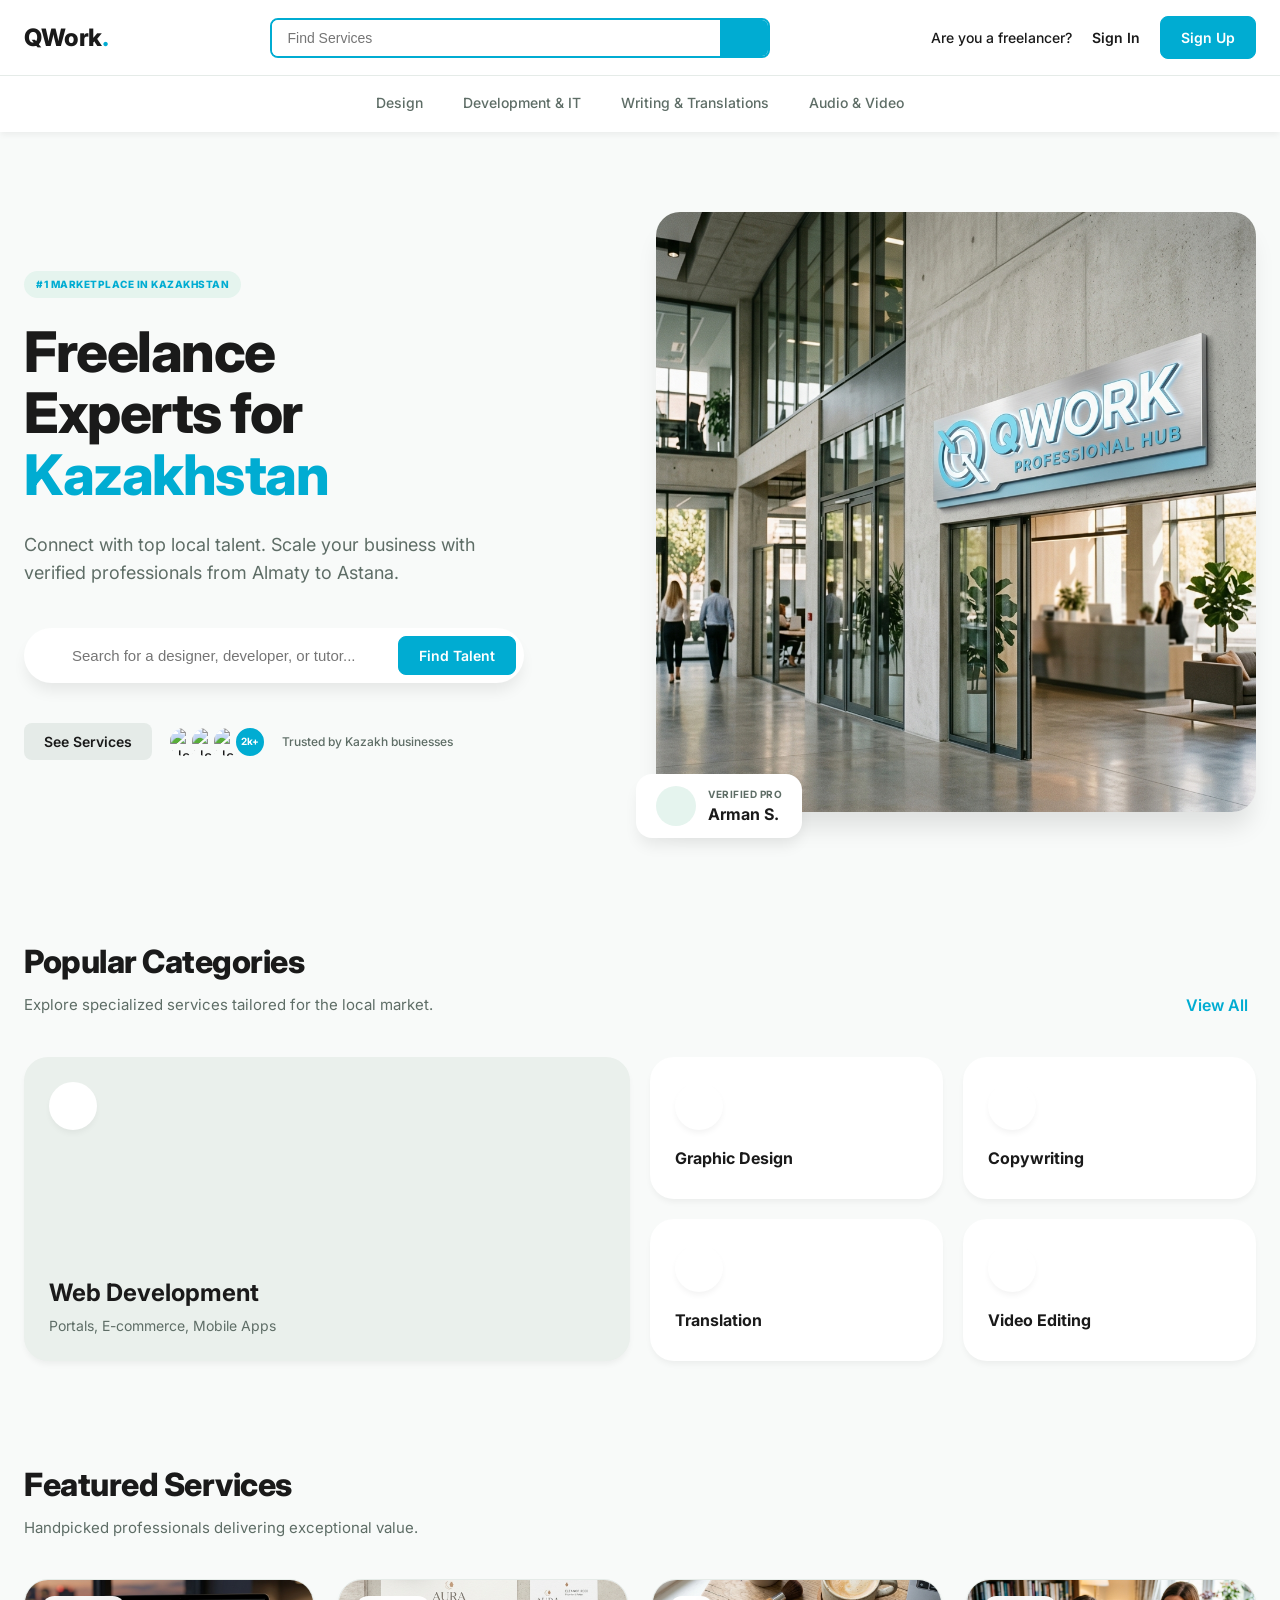
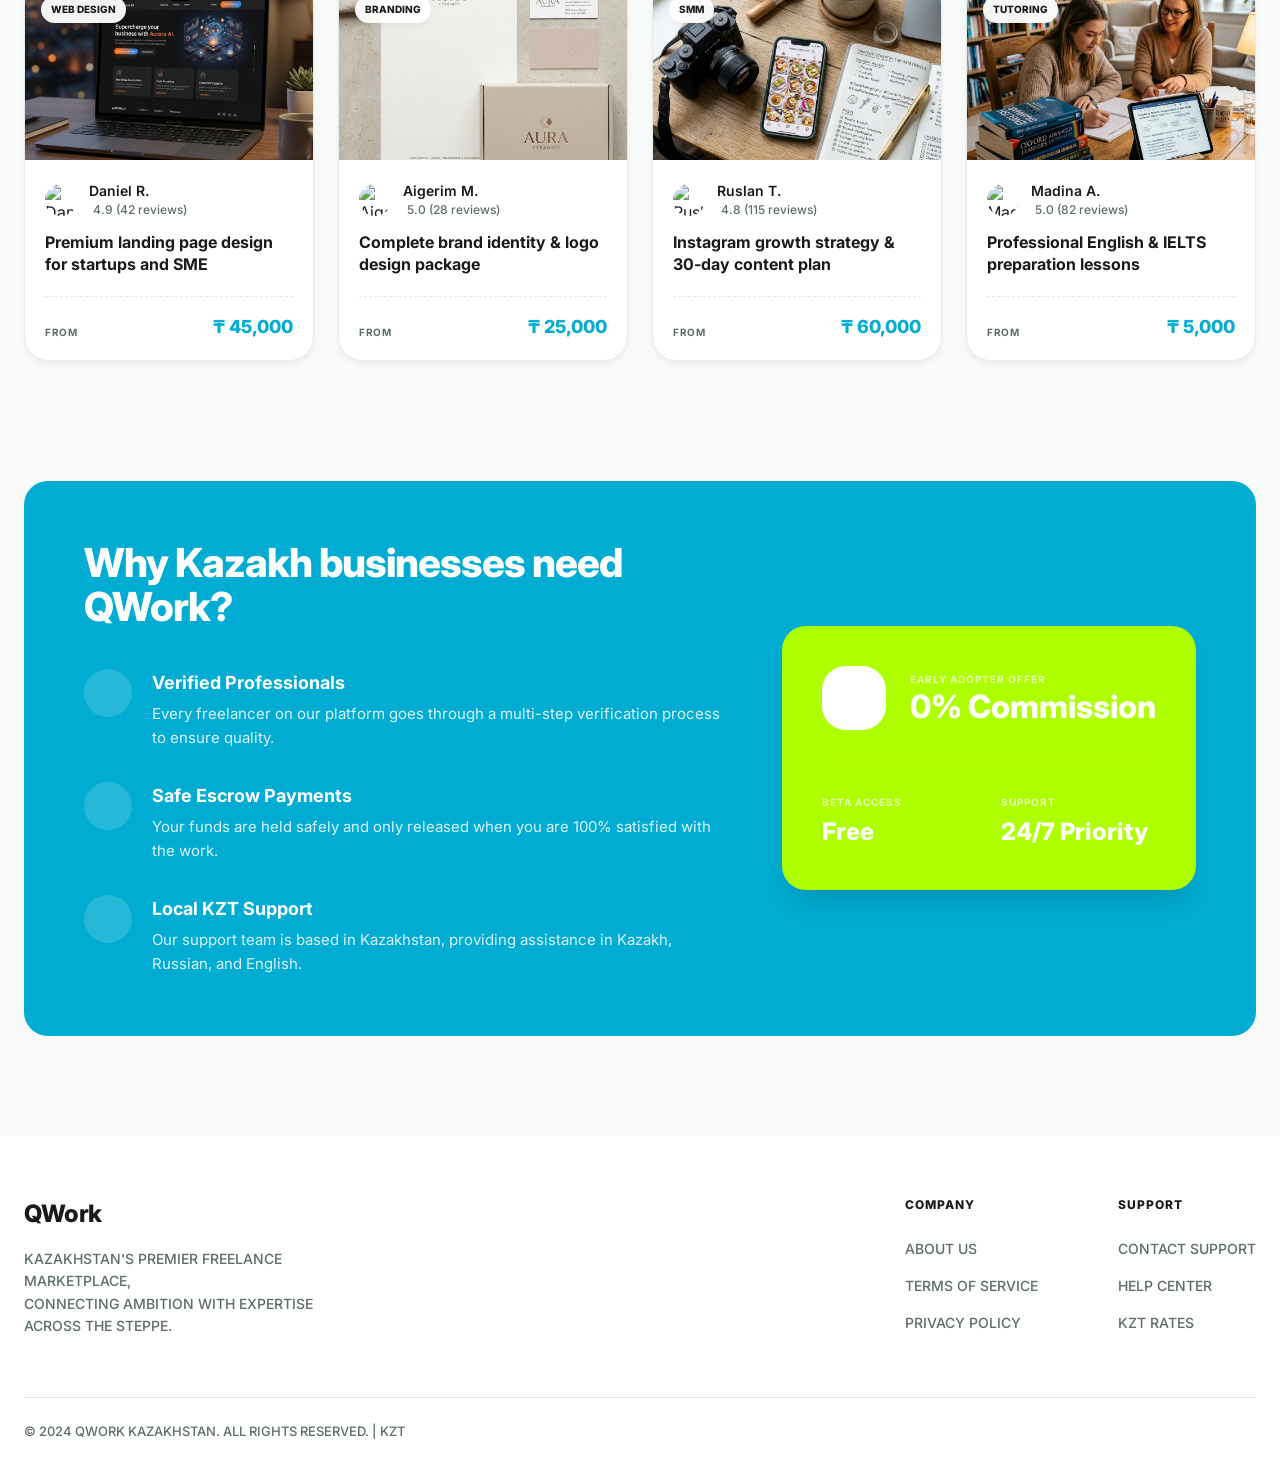
==== frontend/index.html @ ec54faf1 "Frontend Alpha Version" ====
<!DOCTYPE html>
<html lang="en">
<head>
    <meta charset="UTF-8">
    <meta name="viewport" content="width=device-width, initial-scale=1.0">
    <title>QWork - Freelance Experts for Kazakhstan</title>
    <meta name="description" content="Connect with top local talent in Kazakhstan. Scale your business with verified professionals.">
    <link rel="preconnect" href="https://fonts.googleapis.com">
    <link rel="preconnect" href="https://fonts.gstatic.com" crossorigin>
    <link href="https://fonts.googleapis.com/css2?family=Inter:wght@400;500;600;700;800&display=swap" rel="stylesheet">
    <link rel="stylesheet" href="styles.css">
    <script src="https://unpkg.com/@phosphor-icons/web"></script>
</head>
<body>
    <!-- Header -->
    <header class="header">
        <div class="header-top">
            <div class="nav-container">
                <a href="#" class="logo">QWork</a>
                
                <div class="header-search">
                    <input type="text" placeholder="Find Services">
                    <button type="submit" class="search-btn"><i class="ph ph-magnifying-glass"></i></button>
                </div>
                
                <div class="header-actions" id="guest-actions">
                    <a href="#" class="freelancer-link">Are you a freelancer?</a>
                    <a href="auth.html" class="sign-in-link">Sign In</a>
                    <a href="auth.html" class="btn btn-primary">Sign Up</a>
                </div>

                <div class="header-actions" id="user-actions" style="display: none;">
                    <a href="#" class="nav-item">Dashboard</a>
                    <a href="#" class="nav-item">Messages</a>
                    <button class="icon-btn" aria-label="Notifications" style="font-size: 20px; color: var(--text-secondary);"><i class="ph ph-bell"></i></button>
                    <div class="user-profile" style="display: flex; align-items: center; border-left: 1px solid var(--border); padding-left: 20px; margin-left: 10px;">
                        <img src="https://i.pravatar.cc/100?img=1" alt="Profile" id="user-avatar" class="avatar-small" style="width: 32px; height: 32px; border-radius: 50%; object-fit: cover; border: 1px solid var(--border);">
                        <span id="user-name-display" style="font-size: 14px; font-weight: 600; margin-left: 8px;">User</span>
                        <a href="#" onclick="logoutUser(event)" class="nav-item" style="margin-left: 16px; color: #ef4444;">Logout</a>
                    </div>
                </div>
            </div>
        </div>
        <div class="header-bottom">
            <div class="nav-container">
                <ul class="category-nav">
                    <li class="cat-item"><a href="#">Design</a></li>
                    <li class="cat-item"><a href="#">Development & IT</a></li>
                    <li class="cat-item has-dropdown">
                        <a href="#">Writing & Translations</a>
                        <div class="cat-dropdown">
                            <div class="dropdown-col">
                                <h4>Writing & Translations</h4>
                                <a href="#">Articles</a>
                                <a href="#" class="active-sub">Business & Marketing Copywriting</a>
                                <a href="#">Business Names & Slogans</a>
                                <a href="#">Website Content Posting</a>
                                <a href="#">Creative Writing</a>
                            </div>
                            <div class="dropdown-col">
                                <h4>&nbsp;</h4>
                                <a href="#">Scriptwriting</a>
                                <a href="#">Proofreading & Editing</a>
                                <a href="#">Transcripts</a>
                                <a href="#">Translations</a>
                                <a href="#">Resumes & Job Ads</a>
                            </div>
                        </div>
                    </li>
                    <li class="cat-item"><a href="#">Audio & Video</a></li>
                </ul>
            </div>
        </div>
    </header>

    <main>
        <!-- Hero Section -->
        <section class="hero">
            <div class="hero-content">
                <span class="badge">#1 MARKETPLACE IN KAZAKHSTAN</span>
                <h1>Freelance<br>Experts for<br><span class="highlight">Kazakhstan</span></h1>
                <p>Connect with top local talent. Scale your business with verified professionals from Almaty to Astana.</p>
                <div class="hero-search">
                    <i class="ph ph-magnifying-glass" style="color: #6c757d;"></i>
                    <input type="text" placeholder="Search for a designer, developer, or tutor...">
                    <button class="btn btn-primary">Find Talent</button>
                </div>
                <div class="hero-trust">
                    <button class="btn btn-secondary">See Services</button>
                    <div class="avatars">
                        <img src="https://i.pravatar.cc/100?img=1" alt="User" class="avatar">
                        <img src="https://i.pravatar.cc/100?img=2" alt="User" class="avatar">
                        <img src="https://i.pravatar.cc/100?img=3" alt="User" class="avatar">
                        <div class="avatar-count">2k+</div>
                    </div>
                    <span class="trust-text">Trusted by Kazakh businesses</span>
                </div>
            </div>
            <div class="hero-image-wrapper">
                <img src="assets/images/hero.png" alt="QWork Professional Hub" class="hero-image">
                <div class="floating-badge">
                    <div class="badge-icon"><i class="ph-fill ph-check-circle"></i></div>
                    <div class="badge-info">
                        <span class="badge-title">VERIFIED PRO</span>
                        <span class="badge-name">Arman S.</span>
                    </div>
                </div>
            </div>
        </section>

        <!-- Popular Categories Section -->
        <section class="categories">
            <div class="section-header">
                <div>
                    <h2>Popular Categories</h2>
                    <p>Explore specialized services tailored for the local market.</p>
                </div>
                <a href="#" class="view-all">View All <i class="ph ph-arrow-right"></i></a>
            </div>
            <div class="category-grid">
                <div class="category-card large">
                    <div class="icon-wrapper"><i class="ph ph-code"></i></div>
                    <h3>Web Development</h3>
                    <p>Portals, E-commerce, Mobile Apps</p>
                </div>
                <div class="category-card">
                    <div class="icon-wrapper"><i class="ph ph-pen-nib"></i></div>
                    <h3>Graphic Design</h3>
                </div>
                <div class="category-card">
                    <div class="icon-wrapper"><i class="ph ph-pencil-line"></i></div>
                    <h3>Copywriting</h3>
                </div>
                <div class="category-card">
                    <div class="icon-wrapper"><i class="ph ph-translate"></i></div>
                    <h3>Translation</h3>
                </div>
                <div class="category-card">
                    <div class="icon-wrapper"><i class="ph ph-video-camera"></i></div>
                    <h3>Video Editing</h3>
                </div>
            </div>
        </section>

        <!-- Featured Services Section -->
        <section class="featured-services">
            <div class="section-header">
                <div>
                    <h2>Featured Services</h2>
                    <p>Handpicked professionals delivering exceptional value.</p>
                </div>
            </div>
            <div class="services-grid">
                <!-- Service 1 -->
                <div class="service-card">
                    <div class="service-image">
                        <img src="assets/images/service_web.png" alt="Web Design">
                        <span class="service-tag">WEB DESIGN</span>
                    </div>
                    <div class="service-content">
                        <div class="service-author">
                            <img src="https://i.pravatar.cc/100?img=11" alt="Daniel R.">
                            <div>
                                <span class="author-name">Daniel R.</span>
                                <span class="author-rating"><i class="ph-fill ph-star"></i> 4.9 (42 reviews)</span>
                            </div>
                        </div>
                        <h3 class="service-title">Premium landing page design for startups and SME</h3>
                        <div class="service-footer">
                            <span class="price-label">FROM</span>
                            <span class="price-value">₸ 45,000</span>
                        </div>
                    </div>
                </div>
                <!-- Service 2 -->
                <div class="service-card">
                    <div class="service-image">
                        <img src="assets/images/service_brand.png" alt="Brand Identity">
                        <span class="service-tag">BRANDING</span>
                    </div>
                    <div class="service-content">
                        <div class="service-author">
                            <img src="https://i.pravatar.cc/100?img=12" alt="Aigerim M.">
                            <div>
                                <span class="author-name">Aigerim M.</span>
                                <span class="author-rating"><i class="ph-fill ph-star"></i> 5.0 (28 reviews)</span>
                            </div>
                        </div>
                        <h3 class="service-title">Complete brand identity & logo design package</h3>
                        <div class="service-footer">
                            <span class="price-label">FROM</span>
                            <span class="price-value">₸ 25,000</span>
                        </div>
                    </div>
                </div>
                <!-- Service 3 -->
                <div class="service-card">
                    <div class="service-image">
                        <img src="assets/images/service_smm.png" alt="SMM">
                        <span class="service-tag">SMM</span>
                    </div>
                    <div class="service-content">
                        <div class="service-author">
                            <img src="https://i.pravatar.cc/100?img=13" alt="Ruslan T.">
                            <div>
                                <span class="author-name">Ruslan T.</span>
                                <span class="author-rating"><i class="ph-fill ph-star"></i> 4.8 (115 reviews)</span>
                            </div>
                        </div>
                        <h3 class="service-title">Instagram growth strategy & 30-day content plan</h3>
                        <div class="service-footer">
                            <span class="price-label">FROM</span>
                            <span class="price-value">₸ 60,000</span>
                        </div>
                    </div>
                </div>
                <!-- Service 4 -->
                <div class="service-card">
                    <div class="service-image">
                        <img src="assets/images/service_tutoring.png" alt="Tutoring">
                        <span class="service-tag">TUTORING</span>
                    </div>
                    <div class="service-content">
                        <div class="service-author">
                            <img src="https://i.pravatar.cc/100?img=14" alt="Madina A.">
                            <div>
                                <span class="author-name">Madina A.</span>
                                <span class="author-rating"><i class="ph-fill ph-star"></i> 5.0 (82 reviews)</span>
                            </div>
                        </div>
                        <h3 class="service-title">Professional English & IELTS preparation lessons</h3>
                        <div class="service-footer">
                            <span class="price-label">FROM</span>
                            <span class="price-value">₸ 5,000</span>
                        </div>
                    </div>
                </div>
            </div>
        </section>

        <!-- Why Choose QWork Section -->
        <section class="why-choose">
            <div class="why-choose-container">
                <div class="why-content">
                    <h2>Why Kazakh businesses need QWork?</h2>
                    
                    <div class="feature-list">
                        <div class="feature-item">
                            <div class="feature-icon"><i class="ph ph-shield-check"></i></div>
                            <div>
                                <h4>Verified Professionals</h4>
                                <p>Every freelancer on our platform goes through a multi-step verification process to ensure quality.</p>
                            </div>
                        </div>
                        <div class="feature-item">
                            <div class="feature-icon"><i class="ph ph-wallet"></i></div>
                            <div>
                                <h4>Safe Escrow Payments</h4>
                                <p>Your funds are held safely and only released when you are 100% satisfied with the work.</p>
                            </div>
                        </div>
                        <div class="feature-item">
                            <div class="feature-icon"><i class="ph ph-headset"></i></div>
                            <div>
                                <h4>Local KZT Support</h4>
                                <p>Our support team is based in Kazakhstan, providing assistance in Kazakh, Russian, and English.</p>
                            </div>
                        </div>
                    </div>
                </div>
                
                <div class="stats-card">
                    <div class="stat-main">
                        <div class="stat-icon-large"><i class="ph ph-rocket-launch"></i></div>
                        <div>
                            <span class="stat-label">EARLY ADOPTER OFFER</span>
                            <span class="stat-value">0% Commission</span>
                        </div>
                    </div>
                    <div class="stat-secondary-grid">
                        <div class="stat-secondary">
                            <span class="stat-label">Beta Access</span>
                            <span class="stat-value-small">Free</span>
                        </div>
                        <div class="stat-secondary">
                            <span class="stat-label">Support</span>
                            <span class="stat-value-small">24/7 Priority</span>
                        </div>
                    </div>
                </div>
            </div>
        </section>
    </main>

    <footer class="footer">
        <div class="footer-content">
            <div class="footer-col-main">
                <div class="footer-logo">QWork</div>
                <p class="footer-tagline">KAZAKHSTAN'S PREMIER FREELANCE MARKETPLACE,<br>CONNECTING AMBITION WITH EXPERTISE ACROSS THE STEPPE.</p>
            </div>
            <div class="footer-links">
                <div class="footer-column">
                    <h4>COMPANY</h4>
                    <a href="#">ABOUT US</a>
                    <a href="#">TERMS OF SERVICE</a>
                    <a href="#">PRIVACY POLICY</a>
                </div>
                <div class="footer-column">
                    <h4>SUPPORT</h4>
                    <a href="#">CONTACT SUPPORT</a>
                    <a href="#">HELP CENTER</a>
                    <a href="#">KZT RATES</a>
                </div>
            </div>
        </div>
        <div class="footer-bottom">
            <p>&copy; 2024 QWORK KAZAKHSTAN. ALL RIGHTS RESERVED. | KZT</p>
            <div class="social-links">
                <a href="#"><i class="ph ph-instagram-logo"></i></a>
                <a href="#"><i class="ph ph-twitter-logo"></i></a>
                <a href="#"><i class="ph ph-youtube-logo"></i></a>
            </div>
        </div>
    </footer>
    <script src="script.js"></script>
</body>
</html>
---- frontend/styles.css ----
:root {
    --primary: #00acd2;
    --primary-dark: #aeff00;
    --primary-light: #E5F4EE;
    --secondary: #EAF0EC;
    --bg-color: #F8FAF9;
    --text-primary: #1A1A1A;
    --text-secondary: #5E6D66;
    --white: #FFFFFF;
    --border: #E5EBE8;
    --shadow-sm: 0 4px 6px -1px rgba(0,0,0,0.05);
    --shadow-md: 0 10px 15px -3px rgba(0,0,0,0.08);
    --shadow-lg: 0 20px 25px -5px rgba(0,0,0,0.1);
    
    --radius-sm: 8px;
    --radius-md: 16px;
    --radius-lg: 24px;
    --radius-full: 9999px;
    
    --font-main: 'Inter', sans-serif;
}

* { margin: 0; padding: 0; box-sizing: border-box; }

body {
    font-family: var(--font-main);
    background-color: var(--bg-color);
    color: var(--text-primary);
    line-height: 1.5;
    -webkit-font-smoothing: antialiased;
}

a { text-decoration: none; color: inherit; }
button { cursor: pointer; border: none; background: none; font-family: inherit; }

/* Header */
.header {
    background: var(--white);
    position: sticky;
    top: 0;
    z-index: 100;
    box-shadow: 0 4px 6px -1px rgba(0,0,0,0.05);
}

.header-top {
    padding: 16px 0;
    border-bottom: 1px solid var(--border);
}

.nav-container {
    max-width: 1280px;
    margin: 0 auto;
    padding: 0 24px;
    display: flex;
    align-items: center;
    justify-content: space-between;
}

.logo { font-size: 24px; font-weight: 800; color: var(--text-primary); letter-spacing: -0.5px; }
.logo::after { content: '.'; color: var(--primary); }

.header-search {
    flex: 1;
    max-width: 500px;
    margin: 0 40px;
    display: flex;
    background: var(--white);
    border: 2px solid var(--primary);
    border-radius: var(--radius-sm);
    overflow: hidden;
}

.header-search input {
    flex: 1;
    border: none;
    padding: 10px 16px;
    outline: none;
    font-size: 14px;
}

.search-btn {
    background: var(--primary);
    color: white;
    border: none;
    padding: 0 24px;
    cursor: pointer;
    display: flex;
    align-items: center;
    justify-content: center;
    font-size: 18px;
    transition: background 0.2s;
}

.search-btn:hover { background: var(--primary-dark); }

.header-actions { display: flex; align-items: center; gap: 20px; }
.sign-in-link { font-size: 14px; font-weight: 600; color: var(--text-primary); }
.sign-in-link:hover { color: var(--primary); }
.freelancer-link { font-size: 14px; color: var(--text-primary); font-weight: 500; }
.freelancer-link:hover { color: var(--primary); }
.nav-item { font-size: 14px; font-weight: 500; color: var(--text-secondary); transition: color 0.2s; text-decoration: none;}
.nav-item:hover { color: var(--primary); }

.btn { padding: 10px 20px; border-radius: var(--radius-sm); font-weight: 600; font-size: 14px; transition: all 0.2s ease; display: inline-block; text-align: center; }
.btn-primary { background: var(--primary); color: var(--white); border: 1px solid var(--primary); }
.btn-primary:hover { background: var(--primary-dark); transform: translateY(-1px); box-shadow: 0 4px 8px rgba(0,150,94,0.15); }
.btn-secondary { background: var(--border); color: var(--text-primary); }
.btn-secondary:hover { background: #d0d8d4; }

/* Header Bottom Categories */
.header-bottom { padding: 0; background: var(--white); }

.category-nav {
    display: flex;
    justify-content: center;
    list-style: none;
    gap: 0;
    margin: 0;
    padding: 0;
    width: 100%;
}

.cat-item {
    position: relative;
}

.cat-item > a {
    display: block;
    padding: 16px 20px;
    font-size: 14px;
    color: var(--text-secondary);
    font-weight: 500;
    text-decoration: none;
    border-bottom: 3px solid transparent;
    transition: all 0.2s;
}

.cat-item > a:hover, .cat-item > a.active-cat {
    color: var(--primary);
    border-bottom-color: var(--primary);
}

.cat-dropdown {
    position: absolute;
    top: 100%;
    left: 0;
    background: var(--white);
    box-shadow: var(--shadow-lg);
    border-radius: 0 0 var(--radius-md) var(--radius-md);
    padding: 24px;
    display: flex;
    gap: 40px;
    min-width: 500px;
    opacity: 0;
    visibility: hidden;
    transform: translateY(10px);
    transition: all 0.2s cubic-bezier(0.16, 1, 0.3, 1);
    border: 1px solid var(--border);
    border-top: none;
}

.cat-item:hover .cat-dropdown {
    opacity: 1;
    visibility: visible;
    transform: translateY(0);
}

.dropdown-col { display: flex; flex-direction: column; gap: 12px; min-width: 200px; }
.dropdown-col h4 { font-size: 13px; font-weight: 700; color: var(--text-primary); margin-bottom: 8px; }
.dropdown-col a { font-size: 13px; color: var(--text-secondary); text-decoration: none; transition: color 0.1s; display: block;}
.dropdown-col a:hover { color: var(--primary); }
.dropdown-col a.active-sub { color: var(--primary); font-weight: 600; }

main { max-width: 1280px; margin: 0 auto; padding: 40px 24px; }

/* Hero */
.hero { display: flex; align-items: center; justify-content: space-between; padding: 40px 0 80px; gap: 40px; }
.hero-content { flex: 1; max-width: 500px; }

.badge {
    display: inline-block; background: var(--primary-light); color: var(--primary);
    padding: 6px 12px; border-radius: var(--radius-full); font-size: 10px; font-weight: 800;
    letter-spacing: 0.5px; margin-bottom: 24px;
}

.hero h1 { font-size: 56px; font-weight: 800; line-height: 1.1; letter-spacing: -1.5px; margin-bottom: 24px; }
.hero h1 .highlight { color: var(--primary); }
.hero p { font-size: 18px; color: var(--text-secondary); margin-bottom: 40px; line-height: 1.6; }

.hero-search {
    display: flex; align-items: center; background: var(--white); padding: 8px 8px 8px 24px;
    border-radius: var(--radius-full); box-shadow: var(--shadow-md); margin-bottom: 40px; flex-wrap: wrap; gap:8px;
}
.hero-search input { flex: 1; min-width: 150px; border: none; outline: none; padding: 0 16px; font-size: 15px; }

.hero-trust { display: flex; align-items: center; gap: 16px; flex-wrap: wrap; }
.avatars { display: flex; align-items: center; }
.avatar { width: 32px; height: 32px; border-radius: 50%; border: 2px solid var(--bg-color); object-fit: cover; margin-left: -10px; }
.avatar:first-child { margin-left: 0; }
.avatar-count {
    width: 32px; height: 32px; border-radius: 50%; background: var(--primary); color: var(--white);
    display: flex; align-items: center; justify-content: center; font-size: 10px; font-weight: 700;
    margin-left: -10px; border: 2px solid var(--bg-color); z-index: 10;
}
.trust-text { font-size: 12px; font-weight: 500; color: var(--text-secondary); }

.hero-image-wrapper { flex: 1; position: relative; max-width: 600px; }
.hero-image { width: 100%; border-radius: var(--radius-lg); box-shadow: var(--shadow-lg); object-fit: cover; }

.floating-badge {
    position: absolute; bottom: -20px; left: -20px; background: var(--white); padding: 12px 20px;
    border-radius: var(--radius-md); box-shadow: var(--shadow-md); display: flex; align-items: center; gap: 12px;
    animation: float 5s ease-in-out infinite; z-index: 10;
}
@keyframes float { 0% { transform: translateY(0px); } 50% { transform: translateY(-10px); } 100% { transform: translateY(0px); } }

.badge-icon {
    width: 40px; height: 40px; background: var(--primary-light); color: var(--primary);
    border-radius: 50%; display: flex; align-items: center; justify-content: center; font-size: 24px;
}
.badge-info { display: flex; flex-direction: column; }
.badge-title { font-size: 10px; color: var(--text-secondary); font-weight: 700; letter-spacing: 0.5px; }
.badge-name { font-weight: 700; font-size: 16px; }

/* Sections */
.section-header { display: flex; justify-content: space-between; align-items: flex-end; margin-bottom: 40px; }
.section-header h2 { font-size: 32px; font-weight: 800; margin-bottom: 8px; letter-spacing: -0.5px; }
.section-header p { color: var(--text-secondary); font-size: 15px; }
.view-all { color: var(--primary); font-weight: 600; display: flex; align-items: center; gap: 8px; }
.view-all:hover { text-decoration: underline; }

/* Categories */
.categories { padding: 40px 0; }
.category-grid {
    display: grid; grid-template-columns: repeat(4, 1fr); grid-auto-rows: minmax(120px, auto); gap: 20px;
}
.category-card {
    background: var(--white); padding: 24px; border-radius: var(--radius-lg); box-shadow: var(--shadow-sm);
    transition: all 0.3s ease; cursor: pointer; display: flex; flex-direction: column; justify-content: center; border: 1px solid transparent;
}
.category-card:hover { box-shadow: var(--shadow-md); transform: translateY(-4px); border-color: var(--primary-light); }
.category-card.large { grid-column: span 2; grid-row: span 2; background: var(--secondary); justify-content: flex-start; }
.icon-wrapper {
    width: 48px; height: 48px; background: var(--white); border-radius: var(--radius-full);
    display: flex; align-items: center; justify-content: center; font-size: 24px; color: var(--primary);
    margin-bottom: 16px; box-shadow: var(--shadow-sm);
}
.category-card.large .icon-wrapper { margin-bottom: auto; }
.category-card h3 { font-size: 16px; font-weight: 700; margin-bottom: 4px; }
.category-card.large h3 { font-size: 24px; margin-top: 16px; }
.category-card p { font-size: 14px; color: var(--text-secondary); }

/* Featured Services */
.featured-services { padding: 60px 0; }
.services-grid { display: grid; grid-template-columns: repeat(4, 1fr); gap: 24px; }
.service-card {
    background: var(--white); border-radius: var(--radius-lg); overflow: hidden; box-shadow: var(--shadow-sm);
    transition: all 0.3s ease; display: flex; flex-direction: column; cursor: pointer; border: 1px solid var(--border);
}
.service-card:hover { box-shadow: var(--shadow-lg); transform: translateY(-6px); border-color: var(--primary-light); }
.service-image { position: relative; height: 180px; overflow: hidden; }
.service-image img { width: 100%; height: 100%; object-fit: cover; transition: transform 0.5s ease; }
.service-card:hover .service-image img { transform: scale(1.05); }
.service-tag {
    position: absolute; top: 16px; left: 16px; background: rgba(255,255,255,0.95); backdrop-filter: blur(4px);
    color: var(--text-primary); font-size: 10px; font-weight: 800; padding: 6px 10px; border-radius: var(--radius-full); box-shadow: var(--shadow-sm);
}
.service-content { padding: 20px; flex: 1; display: flex; flex-direction: column; }
.service-author { display: flex; align-items: center; gap: 12px; margin-bottom: 12px; }
.service-author img { width: 32px; height: 32px; border-radius: 50%; object-fit: cover; }
.author-name { display: block; font-size: 14px; font-weight: 600; }
.author-rating { display: flex; align-items: center; gap: 4px; font-size: 12px; color: var(--text-secondary); font-weight: 500;}
.author-rating i { color: #FBBF24; }
.service-title { font-size: 16px; font-weight: 700; line-height: 1.4; margin-bottom: auto; }
.service-footer { display: flex; justify-content: space-between; align-items: flex-end; margin-top: 20px; padding-top: 16px; border-top: 1px dashed var(--border); }
.price-label { font-size: 10px; color: var(--text-secondary); font-weight: 700; letter-spacing: 0.5px; }
.price-value { font-size: 18px; font-weight: 800; color: var(--primary); }

/* Why Choose */
.why-choose { padding: 60px 0; }
.why-choose-container {
    background: var(--primary); border-radius: var(--radius-lg); padding: 60px;
    display: flex; align-items: center; justify-content: space-between; gap: 60px;
}
.why-content { flex: 1; color: var(--white); }
.why-content h2 { font-size: 40px; font-weight: 800; margin-bottom: 40px; line-height: 1.1; letter-spacing: -1px; }
.feature-list { display: flex; flex-direction: column; gap: 32px; }
.feature-item { display: flex; gap: 20px; }
.feature-icon {
    width: 48px; height: 48px; background: rgba(255,255,255,0.15); border-radius: var(--radius-full);
    display: flex; align-items: center; justify-content: center; font-size: 24px; flex-shrink: 0;
}
.feature-item h4 { font-size: 18px; font-weight: 700; margin-bottom: 6px; }
.feature-item p { font-size: 15px; opacity: 0.85; line-height: 1.6; }

.stats-card { background: var(--primary-dark); padding: 40px; border-radius: var(--radius-lg); color: var(--white); min-width: 340px; box-shadow: var(--shadow-lg); }
.stat-main { display: flex; align-items: center; gap: 24px; margin-bottom: 32px; padding-bottom: 32px; border-bottom: 1px solid rgba(255,255,255,0.1); }
.stat-icon-large { width: 64px; height: 64px; background: var(--white); color: var(--primary); border-radius: var(--radius-lg); display: flex; align-items: center; justify-content: center; font-size: 32px; }
.stat-label { display: block; font-size: 10px; font-weight: 700; opacity: 0.7; letter-spacing: 1px; margin-bottom: 4px; text-transform: uppercase; }
.stat-value { font-size: 32px; font-weight: 800; line-height: 1; }
.stat-secondary-grid { display: grid; grid-template-columns: 1fr 1fr; gap: 24px; }
.stat-value-small { font-size: 24px; font-weight: 800; }

/* Footer */
.footer { background: var(--white); padding: 60px 24px 24px; }
.footer-content { max-width: 1280px; margin: 0 auto; display: flex; justify-content: space-between; margin-bottom: 60px; flex-wrap: wrap; gap: 40px;}
.footer-logo { font-size: 24px; font-weight: 800; color: var(--text-primary); margin-bottom: 16px; letter-spacing: -0.5px;}
.footer-tagline { color: var(--text-secondary); font-size: 14px; line-height: 1.6; max-width: 320px; font-weight: 500;}
.footer-links { display: flex; gap: 80px; flex-wrap: wrap;}
.footer-column { display: flex; flex-direction: column; gap: 16px; }
.footer-column h4 { font-size: 12px; font-weight: 800; color: var(--text-primary); letter-spacing: 1px; margin-bottom: 8px; }
.footer-column a { font-size: 14px; color: var(--text-secondary); transition: color 0.2s; font-weight: 500;}
.footer-column a:hover { color: var(--primary); }

.footer-bottom { max-width: 1280px; margin: 0 auto; display: flex; justify-content: space-between; align-items: center; padding-top: 24px; border-top: 1px solid var(--border); flex-wrap: wrap; gap: 20px;}
.footer-bottom p { font-size: 13px; color: var(--text-secondary); font-weight: 500;}
.social-links { display: flex; gap: 16px; }
.social-links a { color: var(--text-secondary); font-size: 20px; transition: color 0.2s; }
.social-links a:hover { color: var(--primary); }

/* Responsive */
@media (max-width: 1024px) {
    .hero { flex-direction: column; text-align: center; }
    .hero-content { max-width: 100%; }
    .hero-search { max-width: 600px; margin: 0 auto 40px; }
    .hero-trust { justify-content: center; }
    .category-grid, .services-grid { grid-template-columns: repeat(2, 1fr); }
    .why-choose-container { flex-direction: column; padding: 40px; }
    .stats-card { width: 100%; }
}

@media (max-width: 768px) {
    .nav-links, .nav-actions .icon-btn, .search-bar-nav { display: none; }
    .category-grid, .services-grid { grid-template-columns: 1fr; }
    .category-card.large { grid-column: span 1; }
    .why-choose-container { padding: 30px 20px; }
    .footer-links { gap: 40px; }
    .hero h1 { font-size: 40px; }
}

/* Authentication Page */
.auth-body {
    background-color: var(--bg-color);
    margin: 0;
    padding: 0;
    min-height: 100vh;
}

@media (max-width: 1024px) {
    .auth-body { overflow: auto; }
}

.auth-container {
    display: flex;
    width: 100%;
    min-height: 100vh;
}

.auth-left {
    flex: 1;
    background: linear-gradient(135deg, var(--primary-dark) 0%, var(--primary) 100%);
    position: relative;
    display: flex;
    flex-direction: column;
    justify-content: space-between;
    padding: 60px;
    color: var(--white);
    overflow: hidden;
}

.auth-logo { color: var(--white) !important; font-size: 28px; }
.auth-logo::after { color: var(--secondary) !important; }

.auth-overlay {
    position: absolute;
    top: 0; left: 0; right: 0; bottom: 0;
    background-color: var(--primary-dark);
    opacity: 0.2;
    background-image: radial-gradient(circle at right center, rgba(255,255,255,0.1) 0%, transparent 50%);
    pointer-events: none;
}

.auth-left-content {
    position: relative;
    z-index: 10;
    max-width: 480px;
    margin-bottom: auto;
    margin-top: 20%;
}

.auth-left-content h2 {
    font-size: 48px;
    font-weight: 800;
    line-height: 1.1;
    letter-spacing: -1px;
    margin-bottom: 24px;
}

.auth-left-content p {
    font-size: 18px;
    opacity: 0.9;
    line-height: 1.6;
    margin-bottom: 60px;
}

.auth-testimonial {
    background: rgba(255, 255, 255, 0.1);
    backdrop-filter: blur(10px);
    padding: 32px;
    border-radius: var(--radius-lg);
    border: 1px solid rgba(255, 255, 255, 0.2);
    z-index: 10;
}

.auth-testimonial p {
    font-size: 16px;
    font-style: italic;
    margin-bottom: 24px;
    opacity: 0.95;
}

.testimonial-author {
    display: flex;
    align-items: center;
    gap: 16px;
}

.testimonial-author img {
    width: 48px;
    height: 48px;
    border-radius: 50%;
    border: 2px solid rgba(255, 255, 255, 0.3);
}

.testimonial-author strong {
    display: block;
    font-size: 16px;
}

.testimonial-author span {
    font-size: 14px;
    opacity: 0.8;
}

.auth-right {
    flex: 1;
    display: flex;
    flex-direction: column;
    padding: 40px;
    position: relative;
    background: var(--white);
    max-width: 600px;
    margin: 0 auto;
    width: 100%;
    overflow-y: auto;
}

@media (min-width: 1024px) {
    .auth-right {
        max-width: 50%;
    }
}

.back-link {
    display: inline-flex;
    align-items: center;
    gap: 8px;
    color: var(--text-secondary);
    font-weight: 600;
    font-size: 14px;
    margin-bottom: auto;
    width: max-content;
}

.back-link:hover {
    color: var(--text-primary);
}

.auth-form-wrapper {
    width: 100%;
    max-width: 400px;
    margin: auto auto; /* visually centers form vertically */
    padding: 40px 0;
}

.auth-tabs {
    display: flex;
    gap: 24px;
    margin-bottom: 32px;
    border-bottom: 1px solid var(--border);
}

.auth-tab {
    font-size: 16px;
    font-weight: 600;
    color: var(--text-secondary);
    padding: 12px 0;
    position: relative;
    background: transparent;
}

.auth-tab.active {
    color: var(--text-primary);
}

.auth-tab.active::after {
    content: '';
    position: absolute;
    bottom: -1px;
    left: 0;
    width: 100%;
    height: 2px;
    background: var(--primary);
}

.auth-form {
    display: none;
    animation: fadeIn 0.4s ease;
}

.auth-form.active {
    display: block;
}

@keyframes fadeIn {
    from { opacity: 0; transform: translateY(10px); }
    to { opacity: 1; transform: translateY(0); }
}

.form-header {
    margin-bottom: 32px;
}

.form-header h3 {
    font-size: 28px;
    font-weight: 800;
    margin-bottom: 8px;
    letter-spacing: -0.5px;
}

.form-header p {
    color: var(--text-secondary);
    font-size: 15px;
}

.social-btn {
    width: 100%;
    display: flex;
    align-items: center;
    justify-content: center;
    gap: 12px;
    padding: 12px;
    border: 1px solid var(--border);
    border-radius: var(--radius-sm);
    background: var(--white);
    font-size: 15px;
    font-weight: 600;
    color: var(--text-primary);
    transition: all 0.2s;
}

.social-btn:hover {
    background: var(--bg-color);
}

.social-btn img {
    width: 20px;
    height: 20px;
}

.divider {
    display: flex;
    align-items: center;
    text-align: center;
    margin: 24px 0;
}

.divider::before, .divider::after {
    content: '';
    flex: 1;
    border-bottom: 1px solid var(--border);
}

.divider span {
    padding: 0 16px;
    color: var(--text-secondary);
    font-size: 13px;
    font-weight: 500;
}

.form-group {
    margin-bottom: 20px;
}

.form-row {
    display: flex;
    gap: 16px;
}

.form-row .form-group {
    flex: 1;
}

.form-group label {
    display: block;
    font-size: 14px;
    font-weight: 600;
    margin-bottom: 8px;
    color: var(--text-primary);
}

.form-group input {
    width: 100%;
    padding: 12px 16px;
    border: 1px solid var(--border);
    border-radius: var(--radius-sm);
    font-size: 15px;
    font-family: inherit;
    transition: all 0.2s;
    background: var(--bg-color);
}

.form-group input:focus {
    outline: none;
    border-color: var(--primary);
    box-shadow: 0 0 0 4px var(--primary-light);
    background: var(--white);
}

/* Error states per user request */
.form-group input.input-error {
    border-color: #ef4444;
    background: #fef2f2;
}

.form-group input.input-error:focus {
    box-shadow: 0 0 0 4px #fee2e2;
}

.form-error {
    background-color: #fef2f2;
    border: 1px solid #fecaca;
    color: #b91c1c;
    padding: 12px 16px;
    border-radius: var(--radius-sm);
    font-size: 14px;
    font-weight: 500;
    display: flex;
    align-items: center;
    gap: 8px;
    margin-bottom: 24px;
}

.form-error i {
    font-size: 18px;
    color: #ef4444;
}

.password-hint {
    display: block;
    font-size: 12px;
    color: var(--text-secondary);
    margin-top: 6px;
}

.form-options {
    display: flex;
    align-items: center;
    justify-content: space-between;
    margin-bottom: 24px;
}

.checkbox-container {
    display: flex;
    align-items: center;
    gap: 8px;
    font-size: 14px;
    color: var(--text-secondary);
    cursor: pointer;
}

.forgot-password {
    font-size: 14px;
    font-weight: 600;
    color: var(--primary);
}

.forgot-password:hover {
    text-decoration: underline;
}

.full-width {
    width: 100%;
    padding: 14px;
    font-size: 16px;
}

@media (max-width: 1024px) {
    .auth-left { display: none; }
    .auth-right { max-width: 100%; }
    .auth-form-wrapper { margin: auto auto; border-radius: var(--radius-lg); }
}

/* --- Dashboard / Profile Page --- */
.bg-gray {
    background: #f8fafc;
}

.dashboard-main {
    padding: 40px 0;
    min-height: calc(100vh - 200px);
}

.dashboard-container {
    max-width: 1280px;
    margin: 0 auto;
    padding: 0 40px;
    display: grid;
    grid-template-columns: 280px 1fr;
    gap: 32px;
}

/* Sidebar Profile Card */
.dashboard-sidebar {
    position: sticky;
    top: 40px;
    align-self: start;
}

.profile-card {
    background: var(--white);
    border-radius: var(--radius-md);
    padding: 32px 24px;
    text-align: center;
    border: 1px solid var(--border);
    box-shadow: 0 4px 6px -1px rgba(0, 0, 0, 0.05);
}

.profile-avatar-large {
    width: 120px;
    height: 120px;
    border-radius: 50%;
    object-fit: cover;
    margin-bottom: 16px;
    border: 4px solid #f1f5f9;
}

.profile-name {
    font-size: 20px;
    font-weight: 700;
    margin-bottom: 4px;
}

.profile-role {
    font-size: 14px;
    color: var(--text-secondary);
    display: block;
    margin-bottom: 24px;
}

.profile-stats {
    display: flex;
    flex-direction: column;
    gap: 12px;
    text-align: left;
}

.stat-row {
    display: grid;
    grid-template-columns: auto 1fr auto;
    align-items: center;
    gap: 12px;
    font-size: 13px;
    color: var(--text-secondary);
}

.stat-name {
    width: 90px;
}

.progress-bar-wrapper {
    background: #e2e8f0;
    height: 6px;
    border-radius: 4px;
    overflow: hidden;
}

.progress-bar-fill {
    background: #10b981; /* Green color similar to image */
    height: 100%;
    border-radius: 4px;
}

.stat-percent {
    font-weight: 600;
    color: var(--text);
    width: 35px;
    text-align: right;
}

/* Dashboard Content */
.dashboard-content {
    display: flex;
    flex-direction: column;
    gap: 24px;
}

.dashboard-block {
    background: var(--white);
    padding: 24px;
    border-radius: var(--radius-md);
    border: 1px solid var(--border);
    box-shadow: 0 4px 6px -1px rgba(0, 0, 0, 0.05);
}

.dashboard-block h3 {
    font-size: 20px;
    display: flex;
    align-items: center;
    gap: 12px;
    margin: 0;
}

.badge-neutral {
    background: #f1f5f9;
    color: var(--text-secondary);
    padding: 4px 10px;
    border-radius: 20px;
    font-size: 14px;
    font-weight: 600;
}

.flex-between {
    display: flex;
    justify-content: space-between;
    align-items: center;
}

.btn-primary-outline {
    border: 2px solid #10b981;
    color: #10b981;
    background: transparent;
    padding: 8px 24px;
    border-radius: var(--radius-sm);
    font-weight: 600;
    transition: all 0.2s;
    text-decoration: none;
    display: inline-block;
}

.btn-primary-outline:hover {
    background: #10b981;
    color: var(--white);
}

/* Success Banner */
.success-banner {
    background: linear-gradient(135deg, #e0f2fe 0%, #ecfdf5 100%);
    border-radius: var(--radius-md);
    padding: 40px;
    display: flex;
    align-items: center;
    justify-content: space-between;
    border: 1px solid #bae6fd;
    position: relative;
    overflow: hidden;
}

.banner-text {
    max-width: 600px;
    position: relative;
    z-index: 2;
}

.banner-text h2 {
    font-size: 28px;
    margin-bottom: 12px;
    color: #0f172a;
}

.banner-text p {
    color: #475569;
    font-size: 16px;
    line-height: 1.6;
}

.banner-image {
    position: absolute;
    right: 40px;
    top: 50%;
    transform: translateY(-50%);
    height: 180px;
    z-index: 1;
}

/* Steps List */
.steps-list {
    display: flex;
    flex-direction: column;
    gap: 0;
    background: var(--white);
    border-radius: var(--radius-md);
    border: 1px solid var(--border);
    overflow: hidden;
}

.step-item {
    display: grid;
    grid-template-columns: auto 1fr auto;
    align-items: center;
    gap: 24px;
    padding: 32px;
    border-bottom: 1px solid var(--border);
}

.step-item:last-child {
    border-bottom: none;
}

.step-icon {
    width: 48px;
    height: 48px;
    border-radius: 50%;
    background: #f1f5f9;
    display: flex;
    align-items: center;
    justify-content: center;
    font-size: 24px;
    color: #64748b;
}

.step-details h4 {
    font-size: 16px;
    margin-bottom: 8px;
}

.step-progress {
    display: flex;
    align-items: center;
    gap: 12px;
    font-size: 14px;
    color: var(--text-secondary);
}

.step-bar {
    width: 60px;
    height: 6px;
    background: #e2e8f0;
    border-radius: 4px;
    overflow: hidden;
}

.step-fill {
    height: 100%;
    background: #ef4444; /* red start color as in screenshot */
    border-radius: 4px;
}

.marker-icon {
    font-size: 16px;
    color: #94a3b8;
    cursor: pointer;
}

/* Tips Grid */
.tips-grid {
    display: grid;
    grid-template-columns: 1fr 1fr;
    gap: 24px;
}

.tip-card {
    background: var(--white);
    padding: 32px;
    border-radius: var(--radius-md);
    border: 1px solid var(--border);
    box-shadow: 0 4px 6px -1px rgba(0, 0, 0, 0.05);
}

.tip-header {
    display: flex;
    justify-content: space-between;
    align-items: center;
    margin-bottom: 16px;
    color: var(--primary);
}

.tip-header h4 {
    font-size: 18px;
    color: var(--text);
}

.tip-header i {
    font-size: 24px;
}

.tip-card p {
    color: var(--text-secondary);
    font-size: 15px;
    line-height: 1.6;
}

/* Adjustments for smaller screens */
@media (max-width: 1024px) {
    .dashboard-container {
        grid-template-columns: 1fr;
    }
    
    .dashboard-sidebar {
        position: static;
    }
}

@media (max-width: 768px) {
    .step-item {
        grid-template-columns: 1fr;
        text-align: center;
        justify-items: center;
    }
    
    .step-progress {
        justify-content: center;
    }
    
    .tips-grid {
        grid-template-columns: 1fr;
    }
    
    .banner-image {
        display: none;
    }
}
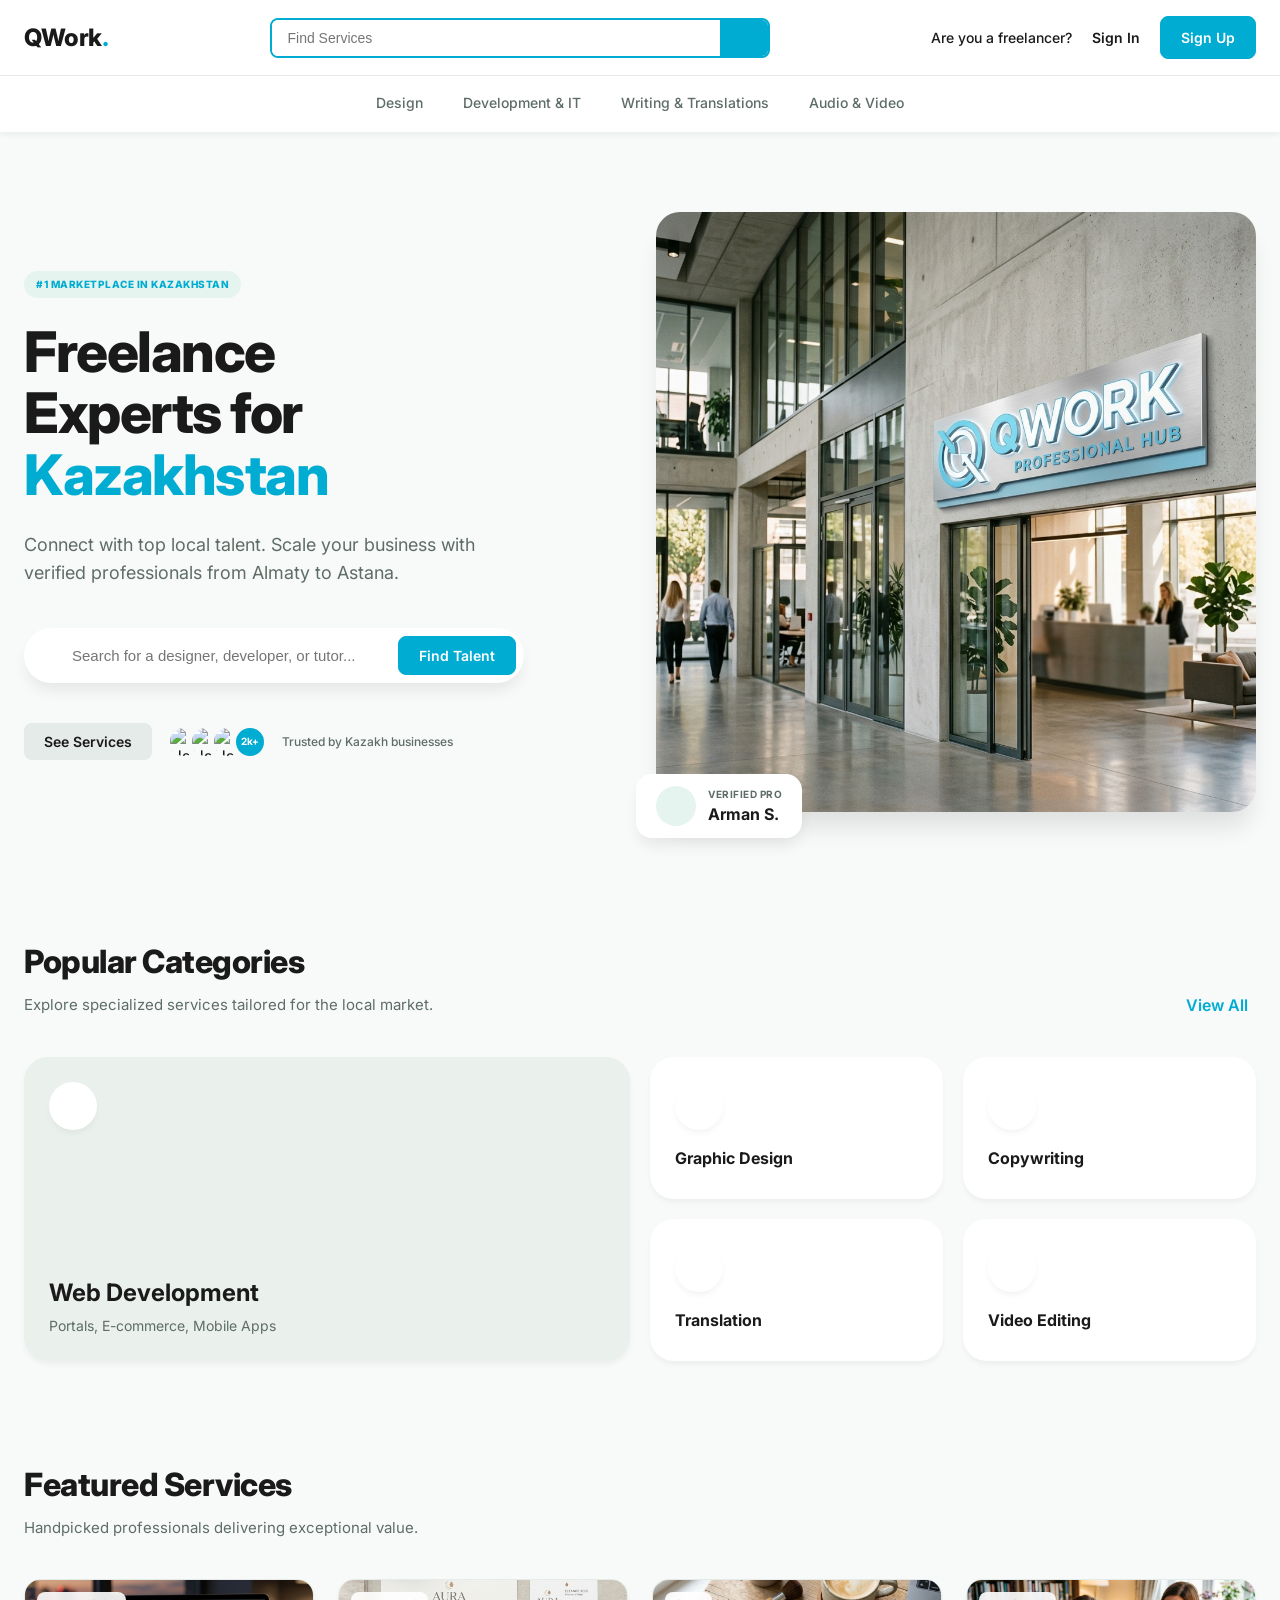
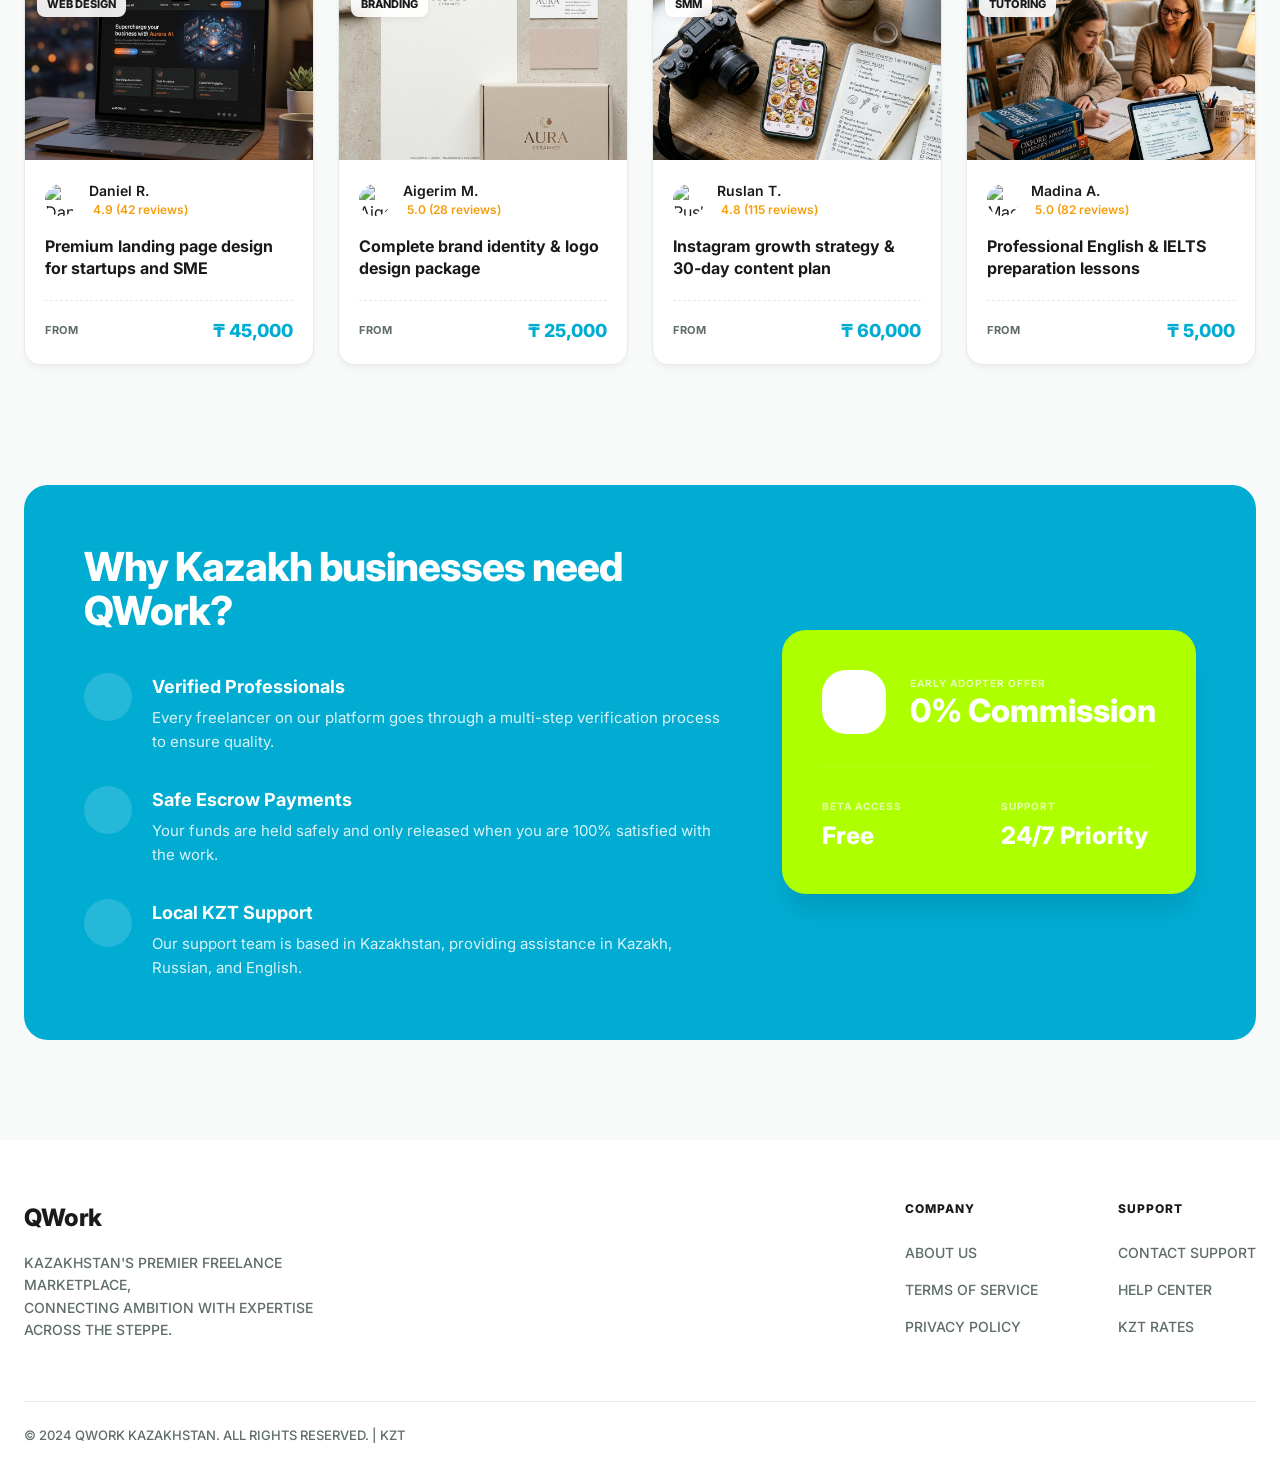
==== commit 284f13a7: "Add QWork creation page and dashboard UI updates Add a full-featured QWork creation UI (frontend/cre" ====
--- a/frontend/index.html
+++ b/frontend/index.html
@@ -1,28 +1,31 @@
 <!DOCTYPE html>
 <html lang="en">
+
 <head>
     <meta charset="UTF-8">
     <meta name="viewport" content="width=device-width, initial-scale=1.0">
     <title>QWork - Freelance Experts for Kazakhstan</title>
-    <meta name="description" content="Connect with top local talent in Kazakhstan. Scale your business with verified professionals.">
+    <meta name="description"
+        content="Connect with top local talent in Kazakhstan. Scale your business with verified professionals.">
     <link rel="preconnect" href="https://fonts.googleapis.com">
     <link rel="preconnect" href="https://fonts.gstatic.com" crossorigin>
     <link href="https://fonts.googleapis.com/css2?family=Inter:wght@400;500;600;700;800&display=swap" rel="stylesheet">
     <link rel="stylesheet" href="styles.css">
     <script src="https://unpkg.com/@phosphor-icons/web"></script>
 </head>
+
 <body>
     <!-- Header -->
     <header class="header">
         <div class="header-top">
             <div class="nav-container">
                 <a href="#" class="logo">QWork</a>
-                
+
                 <div class="header-search">
                     <input type="text" placeholder="Find Services">
                     <button type="submit" class="search-btn"><i class="ph ph-magnifying-glass"></i></button>
                 </div>
-                
+
                 <div class="header-actions" id="guest-actions">
                     <a href="#" class="freelancer-link">Are you a freelancer?</a>
                     <a href="auth.html" class="sign-in-link">Sign In</a>
@@ -32,11 +35,16 @@
                 <div class="header-actions" id="user-actions" style="display: none;">
                     <a href="#" class="nav-item">Dashboard</a>
                     <a href="#" class="nav-item">Messages</a>
-                    <button class="icon-btn" aria-label="Notifications" style="font-size: 20px; color: var(--text-secondary);"><i class="ph ph-bell"></i></button>
-                    <div class="user-profile" style="display: flex; align-items: center; border-left: 1px solid var(--border); padding-left: 20px; margin-left: 10px;">
-                        <img src="https://i.pravatar.cc/100?img=1" alt="Profile" id="user-avatar" class="avatar-small" style="width: 32px; height: 32px; border-radius: 50%; object-fit: cover; border: 1px solid var(--border);">
-                        <span id="user-name-display" style="font-size: 14px; font-weight: 600; margin-left: 8px;">User</span>
-                        <a href="#" onclick="logoutUser(event)" class="nav-item" style="margin-left: 16px; color: #ef4444;">Logout</a>
+                    <button class="icon-btn" aria-label="Notifications"
+                        style="font-size: 20px; color: var(--text-secondary);"><i class="ph ph-bell"></i></button>
+                    <div class="user-profile"
+                        style="display: flex; align-items: center; border-left: 1px solid var(--border); padding-left: 20px; margin-left: 10px;">
+                        <img src="https://i.pravatar.cc/100?img=1" alt="Profile" id="user-avatar" class="avatar-small"
+                            style="width: 32px; height: 32px; border-radius: 50%; object-fit: cover; border: 1px solid var(--border);">
+                        <span id="user-name-display"
+                            style="font-size: 14px; font-weight: 600; margin-left: 8px;">User</span>
+                        <a href="#" onclick="logoutUser(event)" class="nav-item"
+                            style="margin-left: 16px; color: #ef4444;">Logout</a>
                     </div>
                 </div>
             </div>
@@ -79,7 +87,8 @@
             <div class="hero-content">
                 <span class="badge">#1 MARKETPLACE IN KAZAKHSTAN</span>
                 <h1>Freelance<br>Experts for<br><span class="highlight">Kazakhstan</span></h1>
-                <p>Connect with top local talent. Scale your business with verified professionals from Almaty to Astana.</p>
+                <p>Connect with top local talent. Scale your business with verified professionals from Almaty to Astana.
+                </p>
                 <div class="hero-search">
                     <i class="ph ph-magnifying-glass" style="color: #6c757d;"></i>
                     <input type="text" placeholder="Search for a designer, developer, or tutor...">
@@ -243,32 +252,35 @@
             <div class="why-choose-container">
                 <div class="why-content">
                     <h2>Why Kazakh businesses need QWork?</h2>
-                    
+
                     <div class="feature-list">
                         <div class="feature-item">
                             <div class="feature-icon"><i class="ph ph-shield-check"></i></div>
                             <div>
                                 <h4>Verified Professionals</h4>
-                                <p>Every freelancer on our platform goes through a multi-step verification process to ensure quality.</p>
+                                <p>Every freelancer on our platform goes through a multi-step verification process to
+                                    ensure quality.</p>
                             </div>
                         </div>
                         <div class="feature-item">
                             <div class="feature-icon"><i class="ph ph-wallet"></i></div>
                             <div>
                                 <h4>Safe Escrow Payments</h4>
-                                <p>Your funds are held safely and only released when you are 100% satisfied with the work.</p>
+                                <p>Your funds are held safely and only released when you are 100% satisfied with the
+                                    work.</p>
                             </div>
                         </div>
                         <div class="feature-item">
                             <div class="feature-icon"><i class="ph ph-headset"></i></div>
                             <div>
                                 <h4>Local KZT Support</h4>
-                                <p>Our support team is based in Kazakhstan, providing assistance in Kazakh, Russian, and English.</p>
-                            </div>
-                        </div>
-                    </div>
-                </div>
-                
+                                <p>Our support team is based in Kazakhstan, providing assistance in Kazakh, Russian, and
+                                    English.</p>
+                            </div>
+                        </div>
+                    </div>
+                </div>
+
                 <div class="stats-card">
                     <div class="stat-main">
                         <div class="stat-icon-large"><i class="ph ph-rocket-launch"></i></div>
@@ -296,7 +308,8 @@
         <div class="footer-content">
             <div class="footer-col-main">
                 <div class="footer-logo">QWork</div>
-                <p class="footer-tagline">KAZAKHSTAN'S PREMIER FREELANCE MARKETPLACE,<br>CONNECTING AMBITION WITH EXPERTISE ACROSS THE STEPPE.</p>
+                <p class="footer-tagline">KAZAKHSTAN'S PREMIER FREELANCE MARKETPLACE,<br>CONNECTING AMBITION WITH
+                    EXPERTISE ACROSS THE STEPPE.</p>
             </div>
             <div class="footer-links">
                 <div class="footer-column">
@@ -324,4 +337,5 @@
     </footer>
     <script src="script.js"></script>
 </body>
-</html>
+
+</html>
--- a/frontend/styles.css
+++ b/frontend/styles.css
@@ -8,19 +8,23 @@
     --text-secondary: #5E6D66;
     --white: #FFFFFF;
     --border: #E5EBE8;
-    --shadow-sm: 0 4px 6px -1px rgba(0,0,0,0.05);
-    --shadow-md: 0 10px 15px -3px rgba(0,0,0,0.08);
-    --shadow-lg: 0 20px 25px -5px rgba(0,0,0,0.1);
-    
+    --shadow-sm: 0 4px 6px -1px rgba(0, 0, 0, 0.05);
+    --shadow-md: 0 10px 15px -3px rgba(0, 0, 0, 0.08);
+    --shadow-lg: 0 20px 25px -5px rgba(0, 0, 0, 0.1);
+
     --radius-sm: 8px;
     --radius-md: 16px;
     --radius-lg: 24px;
     --radius-full: 9999px;
-    
+
     --font-main: 'Inter', sans-serif;
 }
 
-* { margin: 0; padding: 0; box-sizing: border-box; }
+* {
+    margin: 0;
+    padding: 0;
+    box-sizing: border-box;
+}
 
 body {
     font-family: var(--font-main);
@@ -30,8 +34,17 @@
     -webkit-font-smoothing: antialiased;
 }
 
-a { text-decoration: none; color: inherit; }
-button { cursor: pointer; border: none; background: none; font-family: inherit; }
+a {
+    text-decoration: none;
+    color: inherit;
+}
+
+button {
+    cursor: pointer;
+    border: none;
+    background: none;
+    font-family: inherit;
+}
 
 /* Header */
 .header {
@@ -39,7 +52,7 @@
     position: sticky;
     top: 0;
     z-index: 100;
-    box-shadow: 0 4px 6px -1px rgba(0,0,0,0.05);
+    box-shadow: 0 4px 6px -1px rgba(0, 0, 0, 0.05);
 }
 
 .header-top {
@@ -56,8 +69,17 @@
     justify-content: space-between;
 }
 
-.logo { font-size: 24px; font-weight: 800; color: var(--text-primary); letter-spacing: -0.5px; }
-.logo::after { content: '.'; color: var(--primary); }
+.logo {
+    font-size: 24px;
+    font-weight: 800;
+    color: var(--text-primary);
+    letter-spacing: -0.5px;
+}
+
+.logo::after {
+    content: '.';
+    color: var(--primary);
+}
 
 .header-search {
     flex: 1;
@@ -91,24 +113,84 @@
     transition: background 0.2s;
 }
 
-.search-btn:hover { background: var(--primary-dark); }
-
-.header-actions { display: flex; align-items: center; gap: 20px; }
-.sign-in-link { font-size: 14px; font-weight: 600; color: var(--text-primary); }
-.sign-in-link:hover { color: var(--primary); }
-.freelancer-link { font-size: 14px; color: var(--text-primary); font-weight: 500; }
-.freelancer-link:hover { color: var(--primary); }
-.nav-item { font-size: 14px; font-weight: 500; color: var(--text-secondary); transition: color 0.2s; text-decoration: none;}
-.nav-item:hover { color: var(--primary); }
-
-.btn { padding: 10px 20px; border-radius: var(--radius-sm); font-weight: 600; font-size: 14px; transition: all 0.2s ease; display: inline-block; text-align: center; }
-.btn-primary { background: var(--primary); color: var(--white); border: 1px solid var(--primary); }
-.btn-primary:hover { background: var(--primary-dark); transform: translateY(-1px); box-shadow: 0 4px 8px rgba(0,150,94,0.15); }
-.btn-secondary { background: var(--border); color: var(--text-primary); }
-.btn-secondary:hover { background: #d0d8d4; }
+.search-btn:hover {
+    background: var(--primary-dark);
+}
+
+.header-actions {
+    display: flex;
+    align-items: center;
+    gap: 20px;
+}
+
+.sign-in-link {
+    font-size: 14px;
+    font-weight: 600;
+    color: var(--text-primary);
+}
+
+.sign-in-link:hover {
+    color: var(--primary);
+}
+
+.freelancer-link {
+    font-size: 14px;
+    color: var(--text-primary);
+    font-weight: 500;
+}
+
+.freelancer-link:hover {
+    color: var(--primary);
+}
+
+.nav-item {
+    font-size: 14px;
+    font-weight: 500;
+    color: var(--text-secondary);
+    transition: color 0.2s;
+    text-decoration: none;
+}
+
+.nav-item:hover {
+    color: var(--primary);
+}
+
+.btn {
+    padding: 10px 20px;
+    border-radius: var(--radius-sm);
+    font-weight: 600;
+    font-size: 14px;
+    transition: all 0.2s ease;
+    display: inline-block;
+    text-align: center;
+}
+
+.btn-primary {
+    background: var(--primary);
+    color: var(--white);
+    border: 1px solid var(--primary);
+}
+
+.btn-primary:hover {
+    background: var(--primary-dark);
+    transform: translateY(-1px);
+    box-shadow: 0 4px 8px rgba(0, 150, 94, 0.15);
+}
+
+.btn-secondary {
+    background: var(--border);
+    color: var(--text-primary);
+}
+
+.btn-secondary:hover {
+    background: #d0d8d4;
+}
 
 /* Header Bottom Categories */
-.header-bottom { padding: 0; background: var(--white); }
+.header-bottom {
+    padding: 0;
+    background: var(--white);
+}
 
 .category-nav {
     display: flex;
@@ -124,7 +206,7 @@
     position: relative;
 }
 
-.cat-item > a {
+.cat-item>a {
     display: block;
     padding: 16px 20px;
     font-size: 14px;
@@ -135,7 +217,8 @@
     transition: all 0.2s;
 }
 
-.cat-item > a:hover, .cat-item > a.active-cat {
+.cat-item>a:hover,
+.cat-item>a.active-cat {
     color: var(--primary);
     border-bottom-color: var(--primary);
 }
@@ -165,177 +248,739 @@
     transform: translateY(0);
 }
 
-.dropdown-col { display: flex; flex-direction: column; gap: 12px; min-width: 200px; }
-.dropdown-col h4 { font-size: 13px; font-weight: 700; color: var(--text-primary); margin-bottom: 8px; }
-.dropdown-col a { font-size: 13px; color: var(--text-secondary); text-decoration: none; transition: color 0.1s; display: block;}
-.dropdown-col a:hover { color: var(--primary); }
-.dropdown-col a.active-sub { color: var(--primary); font-weight: 600; }
-
-main { max-width: 1280px; margin: 0 auto; padding: 40px 24px; }
+.dropdown-col {
+    display: flex;
+    flex-direction: column;
+    gap: 12px;
+    min-width: 200px;
+}
+
+.dropdown-col h4 {
+    font-size: 13px;
+    font-weight: 700;
+    color: var(--text-primary);
+    margin-bottom: 8px;
+}
+
+.dropdown-col a {
+    font-size: 13px;
+    color: var(--text-secondary);
+    text-decoration: none;
+    transition: color 0.1s;
+    display: block;
+}
+
+.dropdown-col a:hover {
+    color: var(--primary);
+}
+
+.dropdown-col a.active-sub {
+    color: var(--primary);
+    font-weight: 600;
+}
+
+main {
+    max-width: 1280px;
+    margin: 0 auto;
+    padding: 40px 24px;
+}
 
 /* Hero */
-.hero { display: flex; align-items: center; justify-content: space-between; padding: 40px 0 80px; gap: 40px; }
-.hero-content { flex: 1; max-width: 500px; }
+.hero {
+    display: flex;
+    align-items: center;
+    justify-content: space-between;
+    padding: 40px 0 80px;
+    gap: 40px;
+}
+
+.hero-content {
+    flex: 1;
+    max-width: 500px;
+}
 
 .badge {
-    display: inline-block; background: var(--primary-light); color: var(--primary);
-    padding: 6px 12px; border-radius: var(--radius-full); font-size: 10px; font-weight: 800;
-    letter-spacing: 0.5px; margin-bottom: 24px;
-}
-
-.hero h1 { font-size: 56px; font-weight: 800; line-height: 1.1; letter-spacing: -1.5px; margin-bottom: 24px; }
-.hero h1 .highlight { color: var(--primary); }
-.hero p { font-size: 18px; color: var(--text-secondary); margin-bottom: 40px; line-height: 1.6; }
+    display: inline-block;
+    background: var(--primary-light);
+    color: var(--primary);
+    padding: 6px 12px;
+    border-radius: var(--radius-full);
+    font-size: 10px;
+    font-weight: 800;
+    letter-spacing: 0.5px;
+    margin-bottom: 24px;
+}
+
+.hero h1 {
+    font-size: 56px;
+    font-weight: 800;
+    line-height: 1.1;
+    letter-spacing: -1.5px;
+    margin-bottom: 24px;
+}
+
+.hero h1 .highlight {
+    color: var(--primary);
+}
+
+.hero p {
+    font-size: 18px;
+    color: var(--text-secondary);
+    margin-bottom: 40px;
+    line-height: 1.6;
+}
 
 .hero-search {
-    display: flex; align-items: center; background: var(--white); padding: 8px 8px 8px 24px;
-    border-radius: var(--radius-full); box-shadow: var(--shadow-md); margin-bottom: 40px; flex-wrap: wrap; gap:8px;
-}
-.hero-search input { flex: 1; min-width: 150px; border: none; outline: none; padding: 0 16px; font-size: 15px; }
-
-.hero-trust { display: flex; align-items: center; gap: 16px; flex-wrap: wrap; }
-.avatars { display: flex; align-items: center; }
-.avatar { width: 32px; height: 32px; border-radius: 50%; border: 2px solid var(--bg-color); object-fit: cover; margin-left: -10px; }
-.avatar:first-child { margin-left: 0; }
+    display: flex;
+    align-items: center;
+    background: var(--white);
+    padding: 8px 8px 8px 24px;
+    border-radius: var(--radius-full);
+    box-shadow: var(--shadow-md);
+    margin-bottom: 40px;
+    flex-wrap: wrap;
+    gap: 8px;
+}
+
+.hero-search input {
+    flex: 1;
+    min-width: 150px;
+    border: none;
+    outline: none;
+    padding: 0 16px;
+    font-size: 15px;
+}
+
+.hero-trust {
+    display: flex;
+    align-items: center;
+    gap: 16px;
+    flex-wrap: wrap;
+}
+
+.avatars {
+    display: flex;
+    align-items: center;
+}
+
+.avatar {
+    width: 32px;
+    height: 32px;
+    border-radius: 50%;
+    border: 2px solid var(--bg-color);
+    object-fit: cover;
+    margin-left: -10px;
+}
+
+.avatar:first-child {
+    margin-left: 0;
+}
+
 .avatar-count {
-    width: 32px; height: 32px; border-radius: 50%; background: var(--primary); color: var(--white);
-    display: flex; align-items: center; justify-content: center; font-size: 10px; font-weight: 700;
-    margin-left: -10px; border: 2px solid var(--bg-color); z-index: 10;
-}
-.trust-text { font-size: 12px; font-weight: 500; color: var(--text-secondary); }
-
-.hero-image-wrapper { flex: 1; position: relative; max-width: 600px; }
-.hero-image { width: 100%; border-radius: var(--radius-lg); box-shadow: var(--shadow-lg); object-fit: cover; }
+    width: 32px;
+    height: 32px;
+    border-radius: 50%;
+    background: var(--primary);
+    color: var(--white);
+    display: flex;
+    align-items: center;
+    justify-content: center;
+    font-size: 10px;
+    font-weight: 700;
+    margin-left: -10px;
+    border: 2px solid var(--bg-color);
+    z-index: 10;
+}
+
+.trust-text {
+    font-size: 12px;
+    font-weight: 500;
+    color: var(--text-secondary);
+}
+
+.hero-image-wrapper {
+    flex: 1;
+    position: relative;
+    max-width: 600px;
+}
+
+.hero-image {
+    width: 100%;
+    border-radius: var(--radius-lg);
+    box-shadow: var(--shadow-lg);
+    object-fit: cover;
+}
 
 .floating-badge {
-    position: absolute; bottom: -20px; left: -20px; background: var(--white); padding: 12px 20px;
-    border-radius: var(--radius-md); box-shadow: var(--shadow-md); display: flex; align-items: center; gap: 12px;
-    animation: float 5s ease-in-out infinite; z-index: 10;
-}
-@keyframes float { 0% { transform: translateY(0px); } 50% { transform: translateY(-10px); } 100% { transform: translateY(0px); } }
+    position: absolute;
+    bottom: -20px;
+    left: -20px;
+    background: var(--white);
+    padding: 12px 20px;
+    border-radius: var(--radius-md);
+    box-shadow: var(--shadow-md);
+    display: flex;
+    align-items: center;
+    gap: 12px;
+    animation: float 5s ease-in-out infinite;
+    z-index: 10;
+}
+
+@keyframes float {
+    0% {
+        transform: translateY(0px);
+    }
+
+    50% {
+        transform: translateY(-10px);
+    }
+
+    100% {
+        transform: translateY(0px);
+    }
+}
 
 .badge-icon {
-    width: 40px; height: 40px; background: var(--primary-light); color: var(--primary);
-    border-radius: 50%; display: flex; align-items: center; justify-content: center; font-size: 24px;
-}
-.badge-info { display: flex; flex-direction: column; }
-.badge-title { font-size: 10px; color: var(--text-secondary); font-weight: 700; letter-spacing: 0.5px; }
-.badge-name { font-weight: 700; font-size: 16px; }
+    width: 40px;
+    height: 40px;
+    background: var(--primary-light);
+    color: var(--primary);
+    border-radius: 50%;
+    display: flex;
+    align-items: center;
+    justify-content: center;
+    font-size: 24px;
+}
+
+.badge-info {
+    display: flex;
+    flex-direction: column;
+}
+
+.badge-title {
+    font-size: 10px;
+    color: var(--text-secondary);
+    font-weight: 700;
+    letter-spacing: 0.5px;
+}
+
+.badge-name {
+    font-weight: 700;
+    font-size: 16px;
+}
 
 /* Sections */
-.section-header { display: flex; justify-content: space-between; align-items: flex-end; margin-bottom: 40px; }
-.section-header h2 { font-size: 32px; font-weight: 800; margin-bottom: 8px; letter-spacing: -0.5px; }
-.section-header p { color: var(--text-secondary); font-size: 15px; }
-.view-all { color: var(--primary); font-weight: 600; display: flex; align-items: center; gap: 8px; }
-.view-all:hover { text-decoration: underline; }
+.section-header {
+    display: flex;
+    justify-content: space-between;
+    align-items: flex-end;
+    margin-bottom: 40px;
+}
+
+.section-header h2 {
+    font-size: 32px;
+    font-weight: 800;
+    margin-bottom: 8px;
+    letter-spacing: -0.5px;
+}
+
+.section-header p {
+    color: var(--text-secondary);
+    font-size: 15px;
+}
+
+.view-all {
+    color: var(--primary);
+    font-weight: 600;
+    display: flex;
+    align-items: center;
+    gap: 8px;
+}
+
+.view-all:hover {
+    text-decoration: underline;
+}
 
 /* Categories */
-.categories { padding: 40px 0; }
+.categories {
+    padding: 40px 0;
+}
+
 .category-grid {
-    display: grid; grid-template-columns: repeat(4, 1fr); grid-auto-rows: minmax(120px, auto); gap: 20px;
-}
+    display: grid;
+    grid-template-columns: repeat(4, 1fr);
+    grid-auto-rows: minmax(120px, auto);
+    gap: 20px;
+}
+
 .category-card {
-    background: var(--white); padding: 24px; border-radius: var(--radius-lg); box-shadow: var(--shadow-sm);
-    transition: all 0.3s ease; cursor: pointer; display: flex; flex-direction: column; justify-content: center; border: 1px solid transparent;
-}
-.category-card:hover { box-shadow: var(--shadow-md); transform: translateY(-4px); border-color: var(--primary-light); }
-.category-card.large { grid-column: span 2; grid-row: span 2; background: var(--secondary); justify-content: flex-start; }
+    background: var(--white);
+    padding: 24px;
+    border-radius: var(--radius-lg);
+    box-shadow: var(--shadow-sm);
+    transition: all 0.3s ease;
+    cursor: pointer;
+    display: flex;
+    flex-direction: column;
+    justify-content: center;
+    border: 1px solid transparent;
+}
+
+.category-card:hover {
+    box-shadow: var(--shadow-md);
+    transform: translateY(-4px);
+    border-color: var(--primary-light);
+}
+
+.category-card.large {
+    grid-column: span 2;
+    grid-row: span 2;
+    background: var(--secondary);
+    justify-content: flex-start;
+}
+
 .icon-wrapper {
-    width: 48px; height: 48px; background: var(--white); border-radius: var(--radius-full);
-    display: flex; align-items: center; justify-content: center; font-size: 24px; color: var(--primary);
-    margin-bottom: 16px; box-shadow: var(--shadow-sm);
-}
-.category-card.large .icon-wrapper { margin-bottom: auto; }
-.category-card h3 { font-size: 16px; font-weight: 700; margin-bottom: 4px; }
-.category-card.large h3 { font-size: 24px; margin-top: 16px; }
-.category-card p { font-size: 14px; color: var(--text-secondary); }
+    width: 48px;
+    height: 48px;
+    background: var(--white);
+    border-radius: var(--radius-full);
+    display: flex;
+    align-items: center;
+    justify-content: center;
+    font-size: 24px;
+    color: var(--primary);
+    margin-bottom: 16px;
+    box-shadow: var(--shadow-sm);
+}
+
+.category-card.large .icon-wrapper {
+    margin-bottom: auto;
+}
+
+.category-card h3 {
+    font-size: 16px;
+    font-weight: 700;
+    margin-bottom: 4px;
+}
+
+.category-card.large h3 {
+    font-size: 24px;
+    margin-top: 16px;
+}
+
+.category-card p {
+    font-size: 14px;
+    color: var(--text-secondary);
+}
 
 /* Featured Services */
-.featured-services { padding: 60px 0; }
-.services-grid { display: grid; grid-template-columns: repeat(4, 1fr); gap: 24px; }
+.featured-services {
+    padding: 60px 0;
+}
+
+.services-grid {
+    display: grid;
+    grid-template-columns: repeat(4, 1fr);
+    gap: 24px;
+}
+
 .service-card {
-    background: var(--white); border-radius: var(--radius-lg); overflow: hidden; box-shadow: var(--shadow-sm);
-    transition: all 0.3s ease; display: flex; flex-direction: column; cursor: pointer; border: 1px solid var(--border);
-}
-.service-card:hover { box-shadow: var(--shadow-lg); transform: translateY(-6px); border-color: var(--primary-light); }
-.service-image { position: relative; height: 180px; overflow: hidden; }
-.service-image img { width: 100%; height: 100%; object-fit: cover; transition: transform 0.5s ease; }
-.service-card:hover .service-image img { transform: scale(1.05); }
+    background: var(--white);
+    border-radius: var(--radius-lg);
+    overflow: hidden;
+    box-shadow: var(--shadow-sm);
+    transition: all 0.3s ease;
+    display: flex;
+    flex-direction: column;
+    cursor: pointer;
+    border: 1px solid var(--border);
+}
+
+.service-card:hover {
+    box-shadow: var(--shadow-lg);
+    transform: translateY(-6px);
+    border-color: var(--primary-light);
+}
+
+.service-image {
+    position: relative;
+    height: 180px;
+    overflow: hidden;
+}
+
+.service-image img {
+    width: 100%;
+    height: 100%;
+    object-fit: cover;
+    transition: transform 0.5s ease;
+}
+
+.service-card:hover .service-image img {
+    transform: scale(1.05);
+}
+
 .service-tag {
-    position: absolute; top: 16px; left: 16px; background: rgba(255,255,255,0.95); backdrop-filter: blur(4px);
-    color: var(--text-primary); font-size: 10px; font-weight: 800; padding: 6px 10px; border-radius: var(--radius-full); box-shadow: var(--shadow-sm);
-}
-.service-content { padding: 20px; flex: 1; display: flex; flex-direction: column; }
-.service-author { display: flex; align-items: center; gap: 12px; margin-bottom: 12px; }
-.service-author img { width: 32px; height: 32px; border-radius: 50%; object-fit: cover; }
-.author-name { display: block; font-size: 14px; font-weight: 600; }
-.author-rating { display: flex; align-items: center; gap: 4px; font-size: 12px; color: var(--text-secondary); font-weight: 500;}
-.author-rating i { color: #FBBF24; }
-.service-title { font-size: 16px; font-weight: 700; line-height: 1.4; margin-bottom: auto; }
-.service-footer { display: flex; justify-content: space-between; align-items: flex-end; margin-top: 20px; padding-top: 16px; border-top: 1px dashed var(--border); }
-.price-label { font-size: 10px; color: var(--text-secondary); font-weight: 700; letter-spacing: 0.5px; }
-.price-value { font-size: 18px; font-weight: 800; color: var(--primary); }
+    position: absolute;
+    top: 16px;
+    left: 16px;
+    background: rgba(255, 255, 255, 0.95);
+    backdrop-filter: blur(4px);
+    color: var(--text-primary);
+    font-size: 10px;
+    font-weight: 800;
+    padding: 6px 10px;
+    border-radius: var(--radius-full);
+    box-shadow: var(--shadow-sm);
+}
+
+.service-content {
+    padding: 20px;
+    flex: 1;
+    display: flex;
+    flex-direction: column;
+}
+
+.service-author {
+    display: flex;
+    align-items: center;
+    gap: 12px;
+    margin-bottom: 12px;
+}
+
+.service-author img {
+    width: 32px;
+    height: 32px;
+    border-radius: 50%;
+    object-fit: cover;
+}
+
+.author-name {
+    display: block;
+    font-size: 14px;
+    font-weight: 600;
+}
+
+.author-rating {
+    display: flex;
+    align-items: center;
+    gap: 4px;
+    font-size: 12px;
+    color: var(--text-secondary);
+    font-weight: 500;
+}
+
+.author-rating i {
+    color: #FBBF24;
+}
+
+.service-title {
+    font-size: 16px;
+    font-weight: 700;
+    line-height: 1.4;
+    margin-bottom: auto;
+}
+
+.service-footer {
+    display: flex;
+    justify-content: space-between;
+    align-items: flex-end;
+    margin-top: 20px;
+    padding-top: 16px;
+    border-top: 1px dashed var(--border);
+}
+
+.price-label {
+    font-size: 10px;
+    color: var(--text-secondary);
+    font-weight: 700;
+    letter-spacing: 0.5px;
+}
+
+.price-value {
+    font-size: 18px;
+    font-weight: 800;
+    color: var(--primary);
+}
 
 /* Why Choose */
-.why-choose { padding: 60px 0; }
+.why-choose {
+    padding: 60px 0;
+}
+
 .why-choose-container {
-    background: var(--primary); border-radius: var(--radius-lg); padding: 60px;
-    display: flex; align-items: center; justify-content: space-between; gap: 60px;
-}
-.why-content { flex: 1; color: var(--white); }
-.why-content h2 { font-size: 40px; font-weight: 800; margin-bottom: 40px; line-height: 1.1; letter-spacing: -1px; }
-.feature-list { display: flex; flex-direction: column; gap: 32px; }
-.feature-item { display: flex; gap: 20px; }
+    background: var(--primary);
+    border-radius: var(--radius-lg);
+    padding: 60px;
+    display: flex;
+    align-items: center;
+    justify-content: space-between;
+    gap: 60px;
+}
+
+.why-content {
+    flex: 1;
+    color: var(--white);
+}
+
+.why-content h2 {
+    font-size: 40px;
+    font-weight: 800;
+    margin-bottom: 40px;
+    line-height: 1.1;
+    letter-spacing: -1px;
+}
+
+.feature-list {
+    display: flex;
+    flex-direction: column;
+    gap: 32px;
+}
+
+.feature-item {
+    display: flex;
+    gap: 20px;
+}
+
 .feature-icon {
-    width: 48px; height: 48px; background: rgba(255,255,255,0.15); border-radius: var(--radius-full);
-    display: flex; align-items: center; justify-content: center; font-size: 24px; flex-shrink: 0;
-}
-.feature-item h4 { font-size: 18px; font-weight: 700; margin-bottom: 6px; }
-.feature-item p { font-size: 15px; opacity: 0.85; line-height: 1.6; }
-
-.stats-card { background: var(--primary-dark); padding: 40px; border-radius: var(--radius-lg); color: var(--white); min-width: 340px; box-shadow: var(--shadow-lg); }
-.stat-main { display: flex; align-items: center; gap: 24px; margin-bottom: 32px; padding-bottom: 32px; border-bottom: 1px solid rgba(255,255,255,0.1); }
-.stat-icon-large { width: 64px; height: 64px; background: var(--white); color: var(--primary); border-radius: var(--radius-lg); display: flex; align-items: center; justify-content: center; font-size: 32px; }
-.stat-label { display: block; font-size: 10px; font-weight: 700; opacity: 0.7; letter-spacing: 1px; margin-bottom: 4px; text-transform: uppercase; }
-.stat-value { font-size: 32px; font-weight: 800; line-height: 1; }
-.stat-secondary-grid { display: grid; grid-template-columns: 1fr 1fr; gap: 24px; }
-.stat-value-small { font-size: 24px; font-weight: 800; }
+    width: 48px;
+    height: 48px;
+    background: rgba(255, 255, 255, 0.15);
+    border-radius: var(--radius-full);
+    display: flex;
+    align-items: center;
+    justify-content: center;
+    font-size: 24px;
+    flex-shrink: 0;
+}
+
+.feature-item h4 {
+    font-size: 18px;
+    font-weight: 700;
+    margin-bottom: 6px;
+}
+
+.feature-item p {
+    font-size: 15px;
+    opacity: 0.85;
+    line-height: 1.6;
+}
+
+.stats-card {
+    background: var(--primary-dark);
+    padding: 40px;
+    border-radius: var(--radius-lg);
+    color: var(--white);
+    min-width: 340px;
+    box-shadow: var(--shadow-lg);
+}
+
+.stat-main {
+    display: flex;
+    align-items: center;
+    gap: 24px;
+    margin-bottom: 32px;
+    padding-bottom: 32px;
+    border-bottom: 1px solid rgba(255, 255, 255, 0.1);
+}
+
+.stat-icon-large {
+    width: 64px;
+    height: 64px;
+    background: var(--white);
+    color: var(--primary);
+    border-radius: var(--radius-lg);
+    display: flex;
+    align-items: center;
+    justify-content: center;
+    font-size: 32px;
+}
+
+.stat-label {
+    display: block;
+    font-size: 10px;
+    font-weight: 700;
+    opacity: 0.7;
+    letter-spacing: 1px;
+    margin-bottom: 4px;
+    text-transform: uppercase;
+}
+
+.stat-value {
+    font-size: 32px;
+    font-weight: 800;
+    line-height: 1;
+}
+
+.stat-secondary-grid {
+    display: grid;
+    grid-template-columns: 1fr 1fr;
+    gap: 24px;
+}
+
+.stat-value-small {
+    font-size: 24px;
+    font-weight: 800;
+}
 
 /* Footer */
-.footer { background: var(--white); padding: 60px 24px 24px; }
-.footer-content { max-width: 1280px; margin: 0 auto; display: flex; justify-content: space-between; margin-bottom: 60px; flex-wrap: wrap; gap: 40px;}
-.footer-logo { font-size: 24px; font-weight: 800; color: var(--text-primary); margin-bottom: 16px; letter-spacing: -0.5px;}
-.footer-tagline { color: var(--text-secondary); font-size: 14px; line-height: 1.6; max-width: 320px; font-weight: 500;}
-.footer-links { display: flex; gap: 80px; flex-wrap: wrap;}
-.footer-column { display: flex; flex-direction: column; gap: 16px; }
-.footer-column h4 { font-size: 12px; font-weight: 800; color: var(--text-primary); letter-spacing: 1px; margin-bottom: 8px; }
-.footer-column a { font-size: 14px; color: var(--text-secondary); transition: color 0.2s; font-weight: 500;}
-.footer-column a:hover { color: var(--primary); }
-
-.footer-bottom { max-width: 1280px; margin: 0 auto; display: flex; justify-content: space-between; align-items: center; padding-top: 24px; border-top: 1px solid var(--border); flex-wrap: wrap; gap: 20px;}
-.footer-bottom p { font-size: 13px; color: var(--text-secondary); font-weight: 500;}
-.social-links { display: flex; gap: 16px; }
-.social-links a { color: var(--text-secondary); font-size: 20px; transition: color 0.2s; }
-.social-links a:hover { color: var(--primary); }
+.footer {
+    background: var(--white);
+    padding: 60px 24px 24px;
+}
+
+.footer-content {
+    max-width: 1280px;
+    margin: 0 auto;
+    display: flex;
+    justify-content: space-between;
+    margin-bottom: 60px;
+    flex-wrap: wrap;
+    gap: 40px;
+}
+
+.footer-logo {
+    font-size: 24px;
+    font-weight: 800;
+    color: var(--text-primary);
+    margin-bottom: 16px;
+    letter-spacing: -0.5px;
+}
+
+.footer-tagline {
+    color: var(--text-secondary);
+    font-size: 14px;
+    line-height: 1.6;
+    max-width: 320px;
+    font-weight: 500;
+}
+
+.footer-links {
+    display: flex;
+    gap: 80px;
+    flex-wrap: wrap;
+}
+
+.footer-column {
+    display: flex;
+    flex-direction: column;
+    gap: 16px;
+}
+
+.footer-column h4 {
+    font-size: 12px;
+    font-weight: 800;
+    color: var(--text-primary);
+    letter-spacing: 1px;
+    margin-bottom: 8px;
+}
+
+.footer-column a {
+    font-size: 14px;
+    color: var(--text-secondary);
+    transition: color 0.2s;
+    font-weight: 500;
+}
+
+.footer-column a:hover {
+    color: var(--primary);
+}
+
+.footer-bottom {
+    max-width: 1280px;
+    margin: 0 auto;
+    display: flex;
+    justify-content: space-between;
+    align-items: center;
+    padding-top: 24px;
+    border-top: 1px solid var(--border);
+    flex-wrap: wrap;
+    gap: 20px;
+}
+
+.footer-bottom p {
+    font-size: 13px;
+    color: var(--text-secondary);
+    font-weight: 500;
+}
+
+.social-links {
+    display: flex;
+    gap: 16px;
+}
+
+.social-links a {
+    color: var(--text-secondary);
+    font-size: 20px;
+    transition: color 0.2s;
+}
+
+.social-links a:hover {
+    color: var(--primary);
+}
 
 /* Responsive */
 @media (max-width: 1024px) {
-    .hero { flex-direction: column; text-align: center; }
-    .hero-content { max-width: 100%; }
-    .hero-search { max-width: 600px; margin: 0 auto 40px; }
-    .hero-trust { justify-content: center; }
-    .category-grid, .services-grid { grid-template-columns: repeat(2, 1fr); }
-    .why-choose-container { flex-direction: column; padding: 40px; }
-    .stats-card { width: 100%; }
+    .hero {
+        flex-direction: column;
+        text-align: center;
+    }
+
+    .hero-content {
+        max-width: 100%;
+    }
+
+    .hero-search {
+        max-width: 600px;
+        margin: 0 auto 40px;
+    }
+
+    .hero-trust {
+        justify-content: center;
+    }
+
+    .category-grid,
+    .services-grid {
+        grid-template-columns: repeat(2, 1fr);
+    }
+
+    .why-choose-container {
+        flex-direction: column;
+        padding: 40px;
+    }
+
+    .stats-card {
+        width: 100%;
+    }
 }
 
 @media (max-width: 768px) {
-    .nav-links, .nav-actions .icon-btn, .search-bar-nav { display: none; }
-    .category-grid, .services-grid { grid-template-columns: 1fr; }
-    .category-card.large { grid-column: span 1; }
-    .why-choose-container { padding: 30px 20px; }
-    .footer-links { gap: 40px; }
-    .hero h1 { font-size: 40px; }
+
+    .nav-links,
+    .nav-actions .icon-btn,
+    .search-bar-nav {
+        display: none;
+    }
+
+    .category-grid,
+    .services-grid {
+        grid-template-columns: 1fr;
+    }
+
+    .category-card.large {
+        grid-column: span 1;
+    }
+
+    .why-choose-container {
+        padding: 30px 20px;
+    }
+
+    .footer-links {
+        gap: 40px;
+    }
+
+    .hero h1 {
+        font-size: 40px;
+    }
 }
 
 /* Authentication Page */
@@ -347,7 +992,9 @@
 }
 
 @media (max-width: 1024px) {
-    .auth-body { overflow: auto; }
+    .auth-body {
+        overflow: auto;
+    }
 }
 
 .auth-container {
@@ -368,15 +1015,24 @@
     overflow: hidden;
 }
 
-.auth-logo { color: var(--white) !important; font-size: 28px; }
-.auth-logo::after { color: var(--secondary) !important; }
+.auth-logo {
+    color: var(--white) !important;
+    font-size: 28px;
+}
+
+.auth-logo::after {
+    color: var(--secondary) !important;
+}
 
 .auth-overlay {
     position: absolute;
-    top: 0; left: 0; right: 0; bottom: 0;
+    top: 0;
+    left: 0;
+    right: 0;
+    bottom: 0;
     background-color: var(--primary-dark);
     opacity: 0.2;
-    background-image: radial-gradient(circle at right center, rgba(255,255,255,0.1) 0%, transparent 50%);
+    background-image: radial-gradient(circle at right center, rgba(255, 255, 255, 0.1) 0%, transparent 50%);
     pointer-events: none;
 }
 
@@ -479,7 +1135,8 @@
 .auth-form-wrapper {
     width: 100%;
     max-width: 400px;
-    margin: auto auto; /* visually centers form vertically */
+    margin: auto auto;
+    /* visually centers form vertically */
     padding: 40px 0;
 }
 
@@ -523,8 +1180,15 @@
 }
 
 @keyframes fadeIn {
-    from { opacity: 0; transform: translateY(10px); }
-    to { opacity: 1; transform: translateY(0); }
+    from {
+        opacity: 0;
+        transform: translateY(10px);
+    }
+
+    to {
+        opacity: 1;
+        transform: translateY(0);
+    }
 }
 
 .form-header {
@@ -575,7 +1239,8 @@
     margin: 24px 0;
 }
 
-.divider::before, .divider::after {
+.divider::before,
+.divider::after {
     content: '';
     flex: 1;
     border-bottom: 1px solid var(--border);
@@ -628,13 +1293,24 @@
 }
 
 /* Error states per user request */
-.form-group input.input-error {
-    border-color: #ef4444;
-    background: #fef2f2;
-}
-
-.form-group input.input-error:focus {
-    box-shadow: 0 0 0 4px #fee2e2;
+.form-group input.input-error,
+.create-field input.input-error,
+.create-field select.input-error,
+.create-field textarea.input-error {
+    border-color: #ef4444 !important;
+    background: #fef2f2 !important;
+}
+
+.error-text {
+    color: #ef4444;
+    font-size: 12px;
+    font-weight: 500;
+    margin-top: 4px;
+    display: none;
+}
+
+.error-text.show {
+    display: block;
 }
 
 .form-error {
@@ -696,9 +1372,18 @@
 }
 
 @media (max-width: 1024px) {
-    .auth-left { display: none; }
-    .auth-right { max-width: 100%; }
-    .auth-form-wrapper { margin: auto auto; border-radius: var(--radius-lg); }
+    .auth-left {
+        display: none;
+    }
+
+    .auth-right {
+        max-width: 100%;
+    }
+
+    .auth-form-wrapper {
+        margin: auto auto;
+        border-radius: var(--radius-lg);
+    }
 }
 
 /* --- Dashboard / Profile Page --- */
@@ -723,8 +1408,9 @@
 /* Sidebar Profile Card */
 .dashboard-sidebar {
     position: sticky;
-    top: 40px;
+    top: 140px;
     align-self: start;
+    z-index: 10;
 }
 
 .profile-card {
@@ -786,7 +1472,8 @@
 }
 
 .progress-bar-fill {
-    background: #10b981; /* Green color similar to image */
+    background: #10b981;
+    /* Green color similar to image */
     height: 100%;
     border-radius: 4px;
 }
@@ -952,7 +1639,8 @@
 
 .step-fill {
     height: 100%;
-    background: #ef4444; /* red start color as in screenshot */
+    background: #ef4444;
+    /* red start color as in screenshot */
     border-radius: 4px;
 }
 
@@ -1005,7 +1693,7 @@
     .dashboard-container {
         grid-template-columns: 1fr;
     }
-    
+
     .dashboard-sidebar {
         position: static;
     }
@@ -1017,16 +1705,1197 @@
         text-align: center;
         justify-items: center;
     }
-    
+
     .step-progress {
         justify-content: center;
     }
-    
+
     .tips-grid {
         grid-template-columns: 1fr;
     }
-    
+
     .banner-image {
         display: none;
     }
 }
+
+/* ========================================
+   CREATE QWORK PAGE
+   ======================================== */
+.create-main {
+    background: #f8fafc;
+    min-height: calc(100vh - 80px);
+    padding-bottom: 80px;
+}
+
+.create-topbar {
+    background: var(--white);
+    border-bottom: 1px solid var(--border);
+    padding: 20px 0;
+}
+
+.create-topbar-inner {
+    max-width: 1280px;
+    margin: 0 auto;
+    padding: 0 40px;
+    display: flex;
+    align-items: center;
+    justify-content: space-between;
+}
+
+.create-topbar-inner h1 {
+    font-size: 22px;
+    font-weight: 800;
+    letter-spacing: -0.5px;
+}
+
+.create-topbar-actions {
+    display: flex;
+    gap: 12px;
+    align-items: center;
+}
+
+.create-container {
+    max-width: 1280px;
+    margin: 40px auto;
+    padding: 0 40px;
+    display: grid;
+    grid-template-columns: 260px 1fr;
+    gap: 32px;
+    align-items: start;
+}
+
+.create-stepper {
+    background: var(--white);
+    border-radius: var(--radius-md);
+    border: 1px solid var(--border);
+    overflow: hidden;
+    position: sticky;
+    top: 120px;
+}
+
+.stepper-item {
+    display: flex;
+    align-items: center;
+    gap: 16px;
+    padding: 20px 24px;
+    border-bottom: 1px solid var(--border);
+    cursor: pointer;
+    transition: background 0.2s;
+}
+
+.stepper-item:last-child {
+    border-bottom: none;
+}
+
+.stepper-item:hover {
+    background: #f8fafc;
+}
+
+.stepper-item.active {
+    background: #f0fdf9;
+}
+
+.stepper-item.completed .stepper-num {
+    background: #10b981;
+    color: var(--white);
+    border-color: #10b981;
+}
+
+.stepper-item.active .stepper-num {
+    background: var(--primary);
+    color: var(--white);
+    border-color: var(--primary);
+}
+
+.stepper-num {
+    width: 36px;
+    height: 36px;
+    border-radius: 50%;
+    border: 2px solid var(--border);
+    display: flex;
+    align-items: center;
+    justify-content: center;
+    font-size: 14px;
+    font-weight: 700;
+    color: var(--text-secondary);
+    flex-shrink: 0;
+    transition: all 0.3s;
+}
+
+.stepper-info {
+    display: flex;
+    flex-direction: column;
+    gap: 2px;
+}
+
+.stepper-label {
+    font-size: 11px;
+    font-weight: 700;
+    color: var(--text-secondary);
+    letter-spacing: 0.5px;
+    text-transform: uppercase;
+}
+
+.stepper-title {
+    font-size: 14px;
+    font-weight: 600;
+    color: var(--text-primary);
+}
+
+.stepper-item.active .stepper-label,
+.stepper-item.active .stepper-title {
+    color: var(--primary);
+}
+
+.create-form-area {
+    display: flex;
+    flex-direction: column;
+    gap: 24px;
+}
+
+.create-step {
+    display: none;
+}
+
+.create-step.active {
+    display: flex;
+    flex-direction: column;
+    gap: 24px;
+    animation: fadeIn 0.3s ease;
+}
+
+.create-step-header {
+    background: var(--white);
+    border-radius: var(--radius-md);
+    border: 1px solid var(--border);
+    padding: 32px;
+}
+
+.create-step-header h2 {
+    font-size: 26px;
+    font-weight: 800;
+    letter-spacing: -0.5px;
+    margin-bottom: 6px;
+}
+
+.create-step-header p {
+    color: var(--text-secondary);
+    font-size: 15px;
+}
+
+.form-card {
+    background: var(--white);
+    border-radius: var(--radius-md);
+    border: 1px solid var(--border);
+    padding: 32px;
+    display: flex;
+    flex-direction: column;
+    gap: 24px;
+}
+
+.form-card-title {
+    font-size: 18px;
+    font-weight: 700;
+    padding-bottom: 16px;
+    border-bottom: 1px solid var(--border);
+}
+
+.create-field {
+    display: flex;
+    flex-direction: column;
+    gap: 8px;
+}
+
+.create-field label {
+    font-size: 14px;
+    font-weight: 700;
+    color: var(--text-primary);
+}
+
+.create-field .field-desc {
+    font-size: 13px;
+    color: var(--text-secondary);
+    margin-top: -4px;
+}
+
+.create-field input[type="text"],
+.create-field input[type="number"],
+.create-field select,
+.create-field textarea {
+    width: 100%;
+    padding: 12px 16px;
+    border: 1.5px solid var(--border);
+    border-radius: var(--radius-sm);
+    font-size: 15px;
+    font-family: inherit;
+    color: var(--text-primary);
+    background: #f8fafc;
+    transition: all 0.2s;
+    outline: none;
+}
+
+.create-field input:focus,
+.create-field select:focus,
+.create-field textarea:focus {
+    border-color: var(--primary);
+    background: var(--white);
+    box-shadow: 0 0 0 3px rgba(0, 172, 210, 0.1);
+}
+
+.create-field textarea {
+    resize: vertical;
+    min-height: 140px;
+    line-height: 1.6;
+}
+
+.char-counter {
+    font-size: 12px;
+    color: var(--text-secondary);
+    text-align: right;
+    font-weight: 500;
+}
+
+.char-counter.near-limit {
+    color: #f59e0b;
+}
+
+.char-counter.at-limit {
+    color: #ef4444;
+}
+
+.tag-input-wrapper {
+    display: flex;
+    flex-wrap: wrap;
+    gap: 8px;
+    padding: 10px 12px;
+    border: 1.5px solid var(--border);
+    border-radius: var(--radius-sm);
+    background: #f8fafc;
+    cursor: text;
+    min-height: 50px;
+    align-items: center;
+    transition: all 0.2s;
+}
+
+.tag-input-wrapper:focus-within {
+    border-color: var(--primary);
+    background: var(--white);
+    box-shadow: 0 0 0 3px rgba(0, 172, 210, 0.1);
+}
+
+.tag-chip {
+    display: flex;
+    align-items: center;
+    gap: 6px;
+    background: var(--primary);
+    color: var(--white);
+    padding: 4px 12px;
+    border-radius: var(--radius-full);
+    font-size: 13px;
+    font-weight: 600;
+}
+
+.tag-chip button {
+    color: rgba(255, 255, 255, 0.8);
+    font-size: 16px;
+    line-height: 1;
+    padding: 0;
+}
+
+.tag-chip button:hover {
+    color: var(--white);
+}
+
+.tag-real-input {
+    border: none;
+    background: transparent;
+    outline: none;
+    font-size: 14px;
+    font-family: inherit;
+    flex: 1;
+    min-width: 120px;
+    padding: 2px 4px;
+}
+
+.pricing-grid {
+    display: grid;
+    grid-template-columns: repeat(3, 1fr);
+    gap: 20px;
+}
+
+.pricing-package {
+    border: 1.5px solid var(--border);
+    border-radius: var(--radius-md);
+    overflow: hidden;
+    transition: border-color 0.2s;
+}
+
+.pricing-package:focus-within {
+    border-color: var(--primary);
+}
+
+.pkg-header {
+    padding: 16px 20px;
+    font-size: 14px;
+    font-weight: 800;
+    letter-spacing: 0.5px;
+    text-transform: uppercase;
+    text-align: center;
+}
+
+.pkg-header.basic {
+    background: #f1f5f9;
+    color: #475569;
+}
+
+.pkg-header.standard {
+    background: #e0f2fe;
+    color: #0369a1;
+}
+
+.pkg-header.premium {
+    background: linear-gradient(135deg, #00acd2, #aeff00);
+    color: #fff;
+}
+
+.pkg-body {
+    padding: 20px;
+    display: flex;
+    flex-direction: column;
+    gap: 14px;
+}
+
+.pkg-body input,
+.pkg-body select,
+.pkg-body textarea {
+    width: 100%;
+    padding: 10px 12px;
+    border: 1.5px solid var(--border);
+    border-radius: var(--radius-sm);
+    font-size: 14px;
+    font-family: inherit;
+    background: #f8fafc;
+    outline: none;
+    transition: all 0.2s;
+}
+
+.pkg-body input:focus,
+.pkg-body select:focus,
+.pkg-body textarea:focus {
+    border-color: var(--primary);
+    background: var(--white);
+}
+
+.pkg-body textarea {
+    resize: none;
+    min-height: 80px;
+}
+
+.pkg-price-row {
+    display: grid;
+    grid-template-columns: 1fr 1fr;
+    gap: 10px;
+}
+
+.pkg-label {
+    font-size: 12px;
+    font-weight: 700;
+    color: var(--text-secondary);
+    margin-bottom: 4px;
+}
+
+.faq-list {
+    display: flex;
+    flex-direction: column;
+    gap: 16px;
+}
+
+.faq-item {
+    border: 1.5px solid var(--border);
+    border-radius: var(--radius-sm);
+    overflow: hidden;
+}
+
+.faq-item input,
+.faq-item textarea {
+    width: 100%;
+    padding: 12px 16px;
+    border: none;
+    font-size: 14px;
+    font-family: inherit;
+    background: var(--white);
+    outline: none;
+    color: var(--text-primary);
+}
+
+.faq-item input {
+    border-bottom: 1px solid var(--border);
+    font-weight: 600;
+}
+
+.faq-item textarea {
+    resize: none;
+    min-height: 80px;
+    color: var(--text-secondary);
+}
+
+.faq-footer {
+    padding: 8px 12px;
+    background: #f8fafc;
+    display: flex;
+    justify-content: flex-end;
+    border-top: 1px solid var(--border);
+}
+
+.btn-remove {
+    font-size: 13px;
+    color: #ef4444;
+    font-weight: 600;
+    padding: 4px 8px;
+    border-radius: 4px;
+}
+
+.btn-remove:hover {
+    background: #fee2e2;
+}
+
+.btn-add-item {
+    display: flex;
+    align-items: center;
+    gap: 8px;
+    color: var(--primary);
+    font-weight: 700;
+    font-size: 14px;
+    padding: 12px 20px;
+    border: 2px dashed var(--primary);
+    border-radius: var(--radius-sm);
+    transition: all 0.2s;
+    background: transparent;
+    width: 100%;
+    justify-content: center;
+}
+
+.btn-add-item:hover {
+    background: rgba(0, 172, 210, 0.05);
+}
+
+.req-list {
+    display: flex;
+    flex-direction: column;
+    gap: 12px;
+}
+
+.req-item {
+    display: grid;
+    grid-template-columns: 1fr auto;
+    gap: 12px;
+    align-items: center;
+    padding: 16px;
+    border: 1.5px solid var(--border);
+    border-radius: var(--radius-sm);
+    background: #f8fafc;
+}
+
+.req-item input {
+    border: none;
+    background: transparent;
+    font-size: 14px;
+    font-family: inherit;
+    outline: none;
+    width: 100%;
+    color: var(--text-primary);
+}
+
+.req-required {
+    display: flex;
+    align-items: center;
+    gap: 6px;
+    font-size: 13px;
+    color: var(--text-secondary);
+    white-space: nowrap;
+}
+
+.gallery-upload-zone {
+    border: 2px dashed var(--border);
+    border-radius: var(--radius-md);
+    padding: 60px 40px;
+    text-align: center;
+    cursor: pointer;
+    transition: all 0.2s;
+    background: #f8fafc;
+}
+
+.gallery-upload-zone:hover,
+.gallery-upload-zone.dragover {
+    border-color: var(--primary);
+    background: rgba(0, 172, 210, 0.03);
+}
+
+.gallery-upload-zone i {
+    font-size: 48px;
+    color: var(--primary);
+    margin-bottom: 16px;
+    display: block;
+}
+
+.gallery-upload-zone h4 {
+    font-size: 18px;
+    font-weight: 700;
+    margin-bottom: 8px;
+}
+
+.gallery-upload-zone p {
+    font-size: 14px;
+    color: var(--text-secondary);
+}
+
+.gallery-preview-grid {
+    display: grid;
+    grid-template-columns: repeat(auto-fill, minmax(140px, 1fr));
+    gap: 16px;
+    margin-top: 20px;
+}
+
+.gallery-thumb {
+    position: relative;
+    border-radius: var(--radius-sm);
+    overflow: hidden;
+    aspect-ratio: 1;
+    border: 1.5px solid var(--border);
+}
+
+.gallery-thumb img {
+    width: 100%;
+    height: 100%;
+    object-fit: cover;
+}
+
+.gallery-thumb-remove {
+    position: absolute;
+    top: 6px;
+    right: 6px;
+    width: 24px;
+    height: 24px;
+    background: rgba(0, 0, 0, 0.6);
+    color: white;
+    border-radius: 50%;
+    display: flex;
+    align-items: center;
+    justify-content: center;
+    font-size: 14px;
+    cursor: pointer;
+}
+
+.gallery-thumb-remove:hover {
+    background: #ef4444;
+}
+
+.create-nav-bar {
+    background: var(--white);
+    border: 1px solid var(--border);
+    border-radius: var(--radius-md);
+    padding: 20px 32px;
+    display: flex;
+    justify-content: space-between;
+    align-items: center;
+}
+
+.btn-nav-back {
+    background: #f1f5f9;
+    color: var(--text-secondary);
+    font-weight: 600;
+    padding: 10px 24px;
+    border-radius: var(--radius-sm);
+    transition: all 0.2s;
+    border: none;
+    cursor: pointer;
+    font-family: inherit;
+    font-size: 14px;
+}
+
+.btn-nav-back:hover {
+    background: #e2e8f0;
+    color: var(--text-primary);
+}
+
+.btn-nav-back:disabled {
+    opacity: 0.4;
+    cursor: not-allowed;
+}
+
+.publish-preview {
+    background: linear-gradient(135deg, #00acd2 0%, #0fe880 100%);
+    border-radius: var(--radius-md);
+    padding: 48px;
+    text-align: center;
+    color: var(--white);
+}
+
+.publish-preview>i {
+    font-size: 64px;
+    margin-bottom: 16px;
+    display: block;
+}
+
+.publish-preview h3 {
+    font-size: 28px;
+    font-weight: 800;
+    margin-bottom: 12px;
+}
+
+.publish-preview>p {
+    font-size: 16px;
+    opacity: 0.9;
+    margin-bottom: 32px;
+}
+
+.publish-checklist {
+    background: rgba(255, 255, 255, 0.15);
+    border-radius: var(--radius-sm);
+    padding: 24px;
+    text-align: left;
+    margin-bottom: 32px;
+}
+
+.publish-check-item {
+    display: flex;
+    align-items: center;
+    gap: 12px;
+    padding: 8px 0;
+    font-size: 15px;
+}
+
+.publish-check-item i {
+    font-size: 20px;
+}
+
+.publish-check-item.done i {
+    color: #aeff00;
+}
+
+.publish-check-item.pending i {
+    color: rgba(255, 255, 255, 0.4);
+}
+
+.btn-publish {
+    background: var(--white);
+    color: var(--primary);
+    font-size: 16px;
+    font-weight: 800;
+    padding: 16px 48px;
+    border-radius: var(--radius-full);
+    transition: all 0.3s;
+    display: inline-block;
+    box-shadow: 0 8px 24px rgba(0, 0, 0, 0.15);
+    cursor: pointer;
+    border: none;
+    font-family: inherit;
+}
+
+.btn-publish:hover {
+    transform: translateY(-2px);
+    box-shadow: 0 12px 32px rgba(0, 0, 0, 0.2);
+}
+
+.pkg-toggle-btn {
+    padding: 10px 20px;
+    font-size: 13px;
+    font-weight: 600;
+    font-family: inherit;
+    cursor: pointer;
+    border: none;
+    background: transparent;
+    color: var(--text-secondary);
+    transition: all 0.2s;
+}
+
+.pkg-toggle-btn:hover {
+    background: #f1f5f9;
+    color: var(--text-primary);
+}
+
+.pkg-toggle-btn.active {
+    background: var(--primary);
+    color: var(--white);
+}
+
+.success-overlay {
+    display: none;
+    position: fixed;
+    inset: 0;
+    background: rgba(0, 0, 0, 0.5);
+    z-index: 999;
+    align-items: center;
+    justify-content: center;
+}
+
+.success-overlay.show {
+    display: flex;
+}
+
+.success-modal {
+    background: var(--white);
+    border-radius: var(--radius-lg);
+    padding: 60px 48px;
+    text-align: center;
+    max-width: 480px;
+    width: 90%;
+    animation: fadeIn 0.4s ease;
+}
+
+.success-modal>i {
+    font-size: 72px;
+    color: #10b981;
+    margin-bottom: 24px;
+    display: block;
+}
+
+.success-modal h2 {
+    font-size: 28px;
+    font-weight: 800;
+    margin-bottom: 12px;
+}
+
+.success-modal p {
+    color: var(--text-secondary);
+    font-size: 16px;
+    margin-bottom: 32px;
+    line-height: 1.6;
+}
+
+@media (max-width: 1024px) {
+    .create-container {
+        grid-template-columns: 1fr;
+    }
+
+    .create-stepper {
+        position: static;
+        display: grid;
+        grid-template-columns: repeat(5, 1fr);
+    }
+
+    .stepper-item {
+        flex-direction: column;
+        text-align: center;
+        border-bottom: none;
+        border-right: 1px solid var(--border);
+        padding: 16px 8px;
+    }
+
+    .stepper-info {
+        align-items: center;
+    }
+
+    .pricing-grid {
+        grid-template-columns: 1fr;
+    }
+}
+
+
+/* Profile Page My QWorks List */
+.my-qworks-grid {
+    display: grid;
+    grid-template-columns: repeat(auto-fill, minmax(240px, 1fr));
+    gap: 20px;
+}
+
+.mini-gig-card {
+    background: #f8fafc;
+    border: 1px solid var(--border);
+    border-radius: var(--radius-sm);
+    overflow: hidden;
+    transition: all 0.2s;
+}
+
+.mini-gig-card:hover {
+    transform: translateY(-2px);
+    box-shadow: var(--shadow-sm);
+    border-color: var(--primary);
+}
+
+.mini-gig-img {
+    height: 120px;
+    background: #e2e8f0;
+    display: flex;
+    align-items: center;
+    justify-content: center;
+    color: #94a3b8;
+    font-size: 32px;
+}
+
+.mini-gig-info {
+    padding: 16px;
+}
+
+.mini-gig-title {
+    font-size: 14px;
+    font-weight: 600;
+    color: var(--text-primary);
+    margin-bottom: 8px;
+    display: -webkit-box;
+    -webkit-line-clamp: 2;
+    -webkit-box-orient: vertical;
+    overflow: hidden;
+    height: 40px;
+}
+
+.mini-gig-price {
+    font-size: 12px;
+    color: var(--text-secondary);
+}
+
+.mini-gig-price span {
+    color: var(--primary);
+    font-weight: 700;
+    font-size: 14px;
+}
+
+/* QWork Detail Modal */
+.modal-overlay {
+    display: none;
+    position: fixed;
+    inset: 0;
+    background: rgba(0, 0, 0, 0.6);
+    backdrop-filter: blur(4px);
+    z-index: 1000;
+    align-items: center;
+    justify-content: center;
+    padding: 20px;
+}
+
+.modal-overlay.show {
+    display: flex;
+}
+
+.modal-content {
+    background: var(--white);
+    border-radius: var(--radius-lg);
+    width: 100%;
+    max-width: 800px;
+    max-height: 90vh;
+    overflow-y: auto;
+    position: relative;
+    box-shadow: var(--shadow-lg);
+    animation: modalFadeIn 0.3s ease;
+}
+
+@keyframes modalFadeIn {
+    from {
+        opacity: 0;
+        transform: scale(0.95);
+    }
+
+    to {
+        opacity: 1;
+        transform: scale(1);
+    }
+}
+
+.modal-close {
+    position: absolute;
+    top: 20px;
+    right: 20px;
+    font-size: 24px;
+    cursor: pointer;
+    color: var(--text-secondary);
+    transition: color 0.2s;
+    z-index: 10;
+}
+
+.modal-close:hover {
+    color: var(--text-primary);
+}
+
+.modal-header-img {
+    height: 300px;
+    background: #f1f5f9;
+    width: 100%;
+}
+
+.modal-header-img img {
+    width: 100%;
+    height: 100%;
+    object-fit: cover;
+}
+
+.modal-body {
+    padding: 40px;
+}
+
+.modal-tag-badge {
+    display: inline-block;
+    padding: 4px 12px;
+    background: var(--primary-light);
+    color: var(--primary);
+    border-radius: var(--radius-full);
+    font-size: 12px;
+    font-weight: 700;
+    margin-bottom: 16px;
+    text-transform: uppercase;
+}
+
+.modal-title {
+    font-size: 28px;
+    font-weight: 800;
+    line-height: 1.2;
+    margin-bottom: 24px;
+}
+
+.modal-details-grid {
+    display: grid;
+    grid-template-columns: repeat(auto-fit, minmax(200px, 1fr));
+    gap: 32px;
+    margin-bottom: 32px;
+    padding: 24px;
+    background: #f8fafc;
+    border-radius: var(--radius-md);
+}
+
+.detail-item h5 {
+    font-size: 12px;
+    color: var(--text-secondary);
+    text-transform: uppercase;
+    letter-spacing: 0.5px;
+    margin-bottom: 4px;
+}
+
+.detail-item p {
+    font-size: 16px;
+    font-weight: 700;
+}
+
+.modal-description {
+    line-height: 1.8;
+    color: var(--text-secondary);
+    margin-bottom: 40px;
+}
+
+.modal-actions {
+    display: flex;
+    gap: 16px;
+    border-top: 1px solid var(--border);
+    padding-top: 32px;
+}
+
+.btn-delete {
+    background: #fef2f2;
+    color: #ef4444;
+    border: 1px solid #fecaca;
+    padding: 12px 24px;
+    border-radius: var(--radius-sm);
+    font-weight: 600;
+    cursor: pointer;
+}
+
+.btn-delete:hover {
+    background: #fee2e2;
+}
+
+/* Service Card Styles (from Index) */
+.service-card {
+    background: var(--white);
+    border-radius: var(--radius-md);
+    overflow: hidden;
+    box-shadow: var(--shadow-sm);
+    transition: all 0.3s;
+    border: 1px solid var(--border);
+    display: flex;
+    flex-direction: column;
+}
+
+.service-card:hover {
+    transform: translateY(-5px);
+    box-shadow: var(--shadow-md);
+    border-color: var(--primary);
+}
+
+.service-image {
+    position: relative;
+    height: 180px;
+}
+
+.service-image img {
+    width: 100%;
+    height: 100%;
+    object-fit: cover;
+}
+
+.service-tag {
+    position: absolute;
+    top: 12px;
+    left: 12px;
+    background: rgba(255, 255, 255, 0.9);
+    padding: 4px 10px;
+    border-radius: var(--radius-sm);
+    font-size: 11px;
+    font-weight: 800;
+    color: var(--text-primary);
+    text-transform: uppercase;
+    backdrop-filter: blur(4px);
+}
+
+.service-content {
+    padding: 20px;
+    flex: 1;
+    display: flex;
+    flex-direction: column;
+}
+
+.service-author {
+    display: flex;
+    align-items: center;
+    gap: 12px;
+    margin-bottom: 16px;
+}
+
+.service-author img {
+    width: 32px;
+    height: 32px;
+    border-radius: 50%;
+    object-fit: cover;
+}
+
+.author-name {
+    display: block;
+    font-size: 14px;
+    font-weight: 600;
+}
+
+.author-rating {
+    display: flex;
+    align-items: center;
+    gap: 4px;
+    font-size: 12px;
+    color: #f59e0b;
+    font-weight: 600;
+}
+
+.service-title {
+    font-size: 16px;
+    font-weight: 700;
+    line-height: 1.4;
+    margin-bottom: 20px;
+    color: var(--text-primary);
+    display: -webkit-box;
+    -webkit-line-clamp: 2;
+    -webkit-box-orient: vertical;
+    overflow: hidden;
+}
+
+.service-footer {
+    margin-top: auto;
+    padding-top: 16px;
+    border-top: 1px dashed var(--border);
+    display: flex;
+    justify-content: space-between;
+    align-items: center;
+}
+
+.price-label {
+    font-size: 11px;
+    font-weight: 700;
+    color: var(--text-secondary);
+}
+
+.price-value {
+    font-size: 18px;
+    font-weight: 800;
+    color: #00acd2;
+}
+
+/* Status Badge */
+.status-badge {
+    position: absolute;
+    top: 12px;
+    right: 12px;
+    padding: 4px 10px;
+    border-radius: var(--radius-sm);
+    font-size: 10px;
+    font-weight: 800;
+    text-transform: uppercase;
+    color: white;
+}
+
+
+.status-active {
+    background: #10b981;
+}
+
+.status-draft {
+    background: #64748b;
+}
+
+.status-paused {
+    background: #f59e0b;
+}
+
+/* Pricing Table Styles */
+.pricing-table-container {
+    overflow-x: auto;
+    margin-top: 20px;
+}
+
+.pricing-table {
+    width: 100%;
+    border-collapse: collapse;
+    min-width: 600px;
+}
+
+.pricing-table th,
+.pricing-table td {
+    border: 1px solid var(--border);
+    padding: 16px;
+    text-align: left;
+}
+
+.pricing-table th {
+    background: #f8fafc;
+    font-size: 13px;
+    font-weight: 700;
+    color: var(--text-secondary);
+}
+
+.pricing-table td {
+    background: var(--white);
+    vertical-align: top;
+}
+
+.pricing-table .pkg-header {
+    text-align: center;
+    font-size: 15px;
+    font-weight: 800;
+    padding: 20px;
+}
+
+.pricing-table input,
+.pricing-table textarea,
+.pricing-table select {
+    width: 100%;
+    border: none;
+    background: transparent;
+    font-family: inherit;
+    font-size: 14px;
+    outline: none;
+    padding: 8px 0;
+}
+
+.pricing-table textarea {
+    resize: none;
+    min-height: 80px;
+}
+
+.pricing-table .price-input-cell {
+    position: relative;
+    padding-left: 20px;
+}
+
+.pricing-table .price-input-cell::before {
+    content: '₸';
+    position: absolute;
+    left: 0;
+    top: 50%;
+    transform: translateY(-50%);
+    font-weight: 700;
+    color: var(--text-secondary);
+}
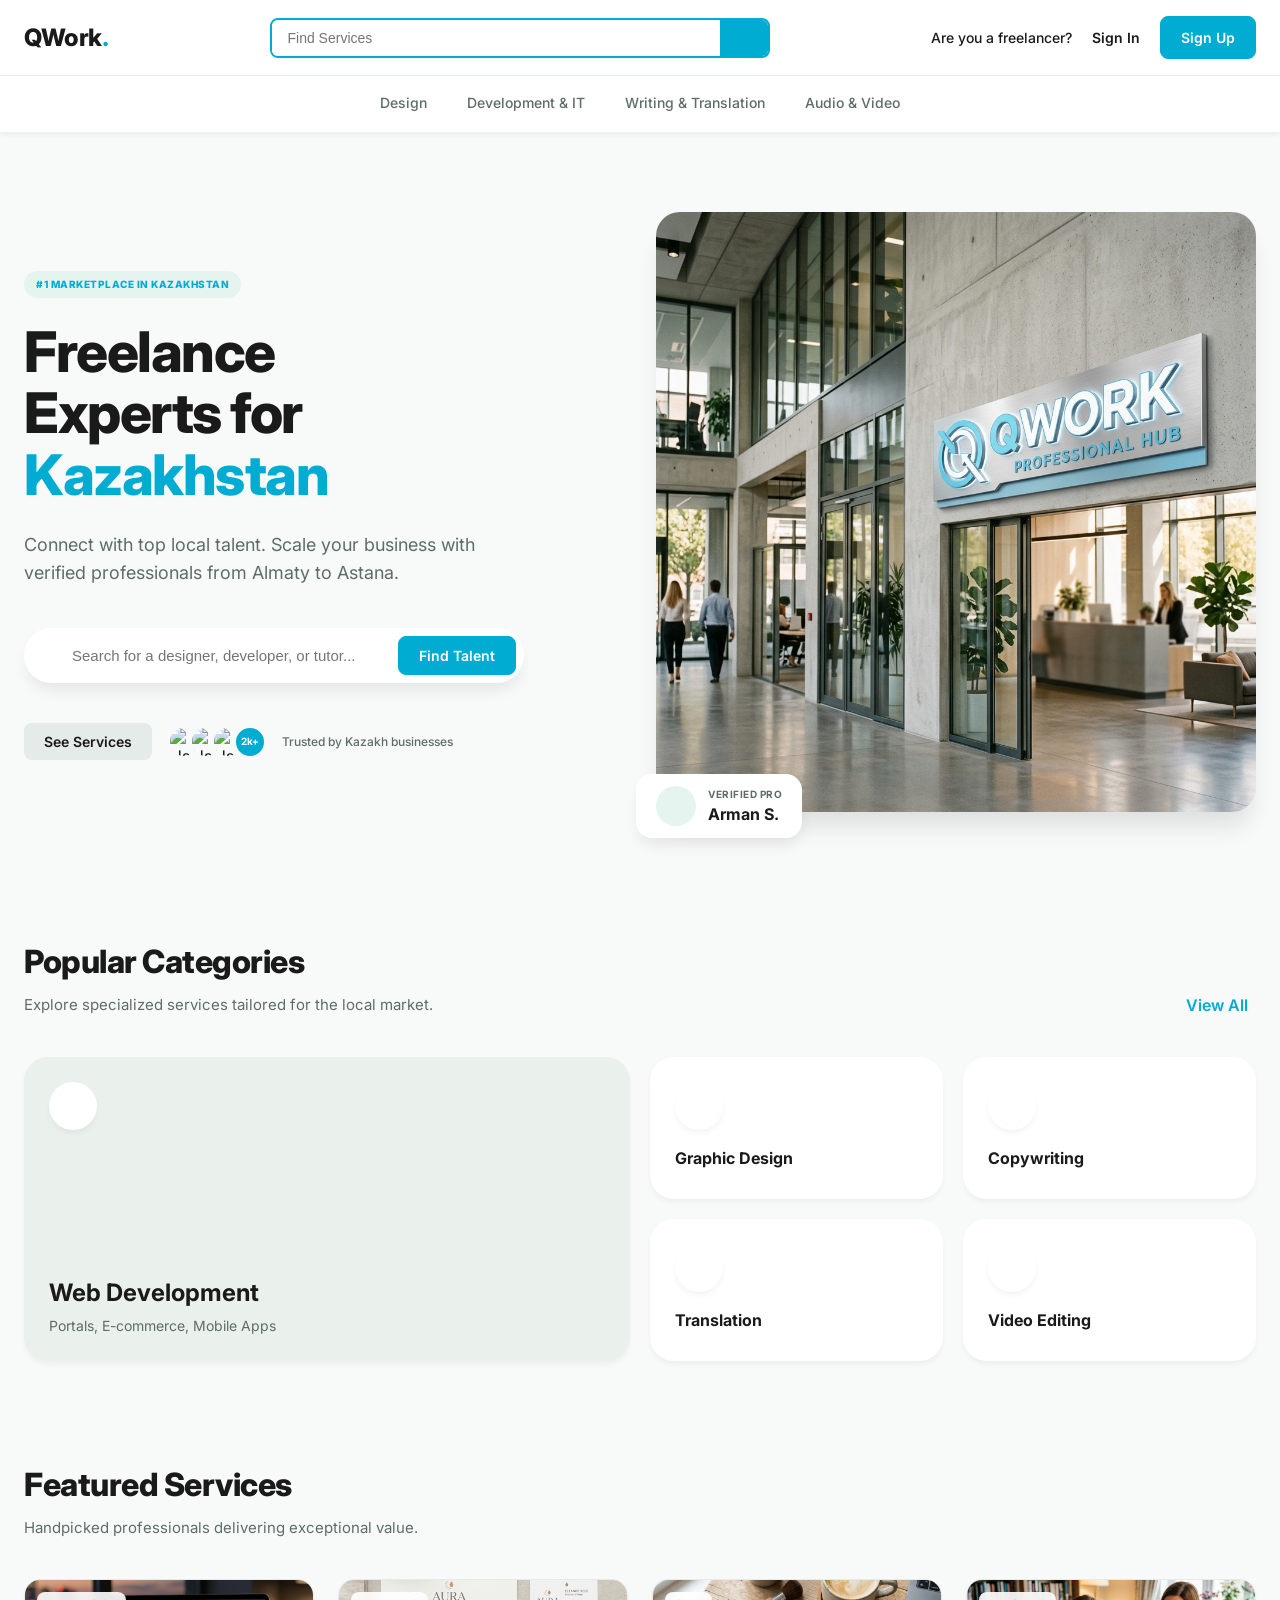
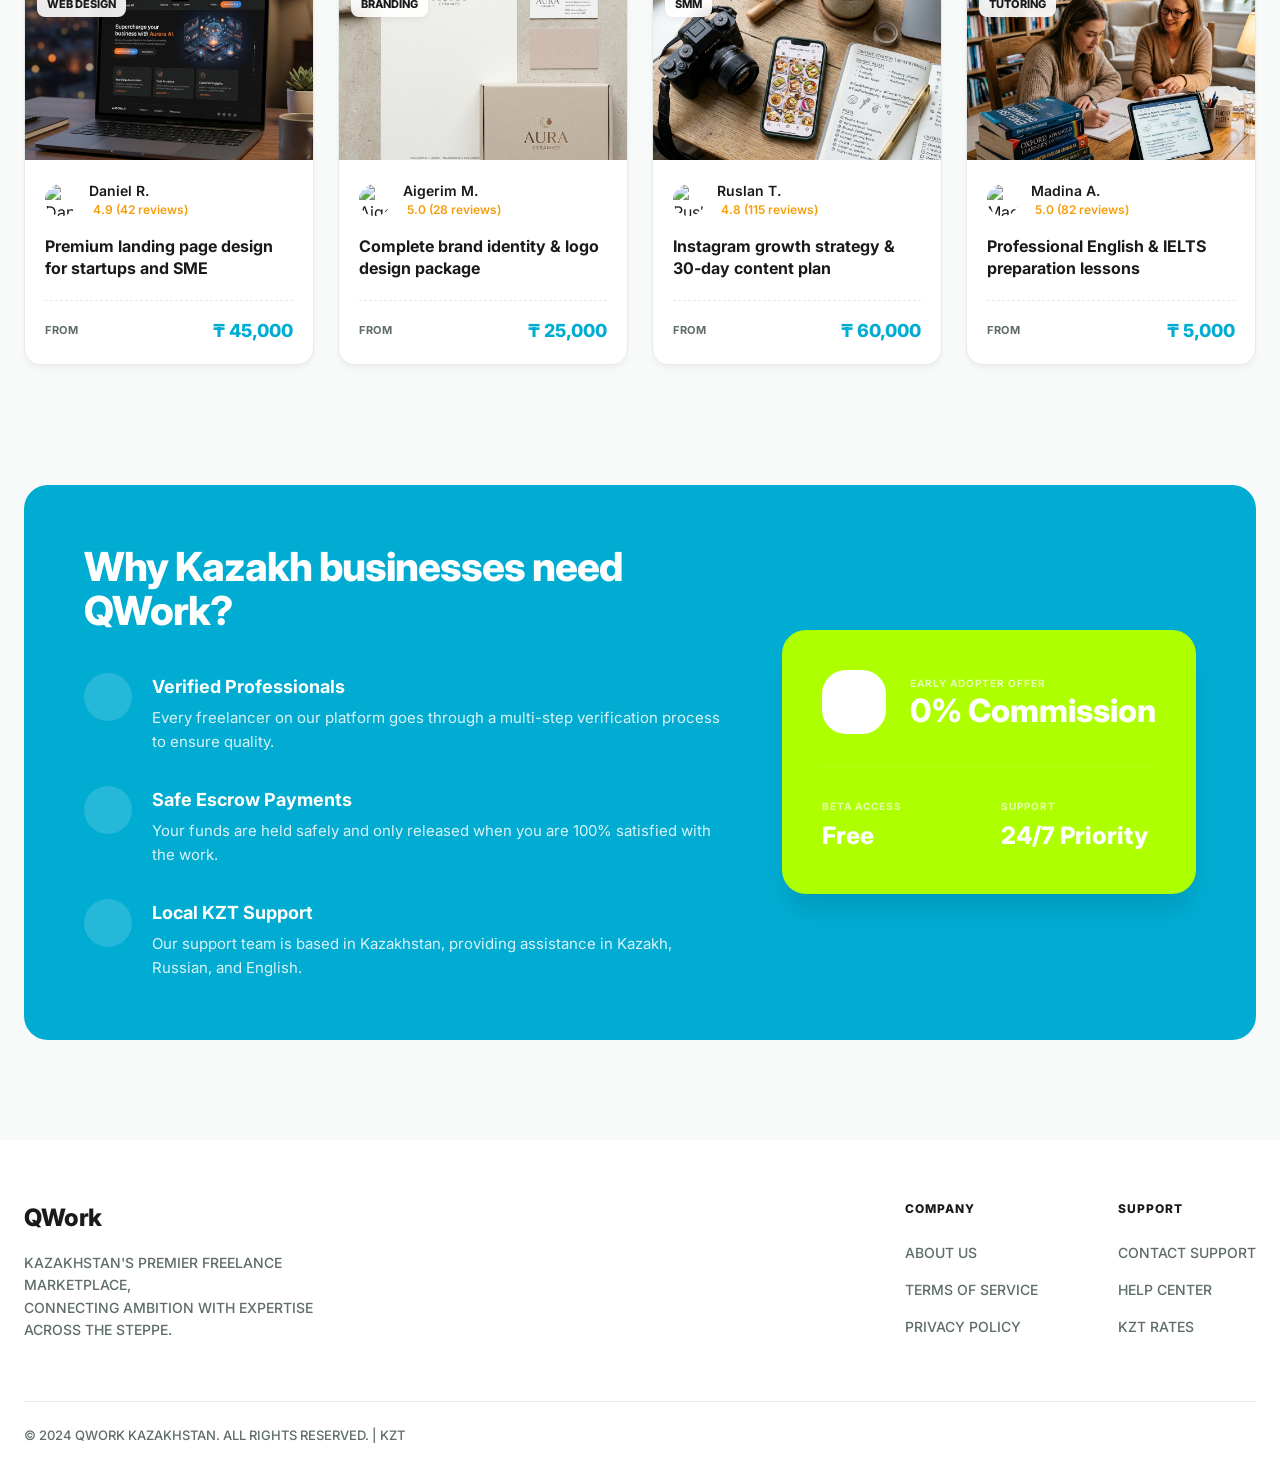
==== commit 7f27c119: "Add dashboard page and refine UX/JS for QWork flows" ====
--- a/frontend/index.html
+++ b/frontend/index.html
@@ -33,18 +33,26 @@
                 </div>
 
                 <div class="header-actions" id="user-actions" style="display: none;">
-                    <a href="#" class="nav-item">Dashboard</a>
+                    <a href="dashboard.html" class="nav-item">Dashboard</a>
                     <a href="#" class="nav-item">Messages</a>
                     <button class="icon-btn" aria-label="Notifications"
                         style="font-size: 20px; color: var(--text-secondary);"><i class="ph ph-bell"></i></button>
-                    <div class="user-profile"
-                        style="display: flex; align-items: center; border-left: 1px solid var(--border); padding-left: 20px; margin-left: 10px;">
-                        <img src="https://i.pravatar.cc/100?img=1" alt="Profile" id="user-avatar" class="avatar-small"
-                            style="width: 32px; height: 32px; border-radius: 50%; object-fit: cover; border: 1px solid var(--border);">
-                        <span id="user-name-display"
-                            style="font-size: 14px; font-weight: 600; margin-left: 8px;">User</span>
-                        <a href="#" onclick="logoutUser(event)" class="nav-item"
-                            style="margin-left: 16px; color: #ef4444;">Logout</a>
+                    
+                    <div class="user-dropdown-wrapper" id="user-dropdown">
+                        <div class="user-profile-trigger" id="profile-trigger">
+                            <img src="https://i.pravatar.cc/100?img=1" alt="Profile" id="user-avatar" class="avatar-small"
+                                style="width: 32px; height: 32px; border-radius: 50%; object-fit: cover; border: 1px solid var(--border);">
+                            <span id="user-name-display" class="user-name-display">User</span>
+                            <i class="ph ph-caret-down" style="font-size: 12px; color: var(--text-secondary);"></i>
+                        </div>
+                        
+                        <div class="user-dropdown-menu">
+                            <a href="profile.html" class="user-menu-item">Profile</a>
+                            <a href="#" class="user-menu-item">Settings</a>
+                            <a href="#" class="user-menu-item">Cash Flow</a>
+                            <div class="user-menu-divider"></div>
+                            <a href="#" onclick="logoutUser(event)" class="user-menu-item sign-out">Sign out</a>
+                        </div>
                     </div>
                 </div>
             </div>
@@ -52,30 +60,74 @@
         <div class="header-bottom">
             <div class="nav-container">
                 <ul class="category-nav">
-                    <li class="cat-item"><a href="#">Design</a></li>
-                    <li class="cat-item"><a href="#">Development & IT</a></li>
                     <li class="cat-item has-dropdown">
-                        <a href="#">Writing & Translations</a>
+                        <a href="#">Design</a>
                         <div class="cat-dropdown">
                             <div class="dropdown-col">
-                                <h4>Writing & Translations</h4>
-                                <a href="#">Articles</a>
-                                <a href="#" class="active-sub">Business & Marketing Copywriting</a>
-                                <a href="#">Business Names & Slogans</a>
-                                <a href="#">Website Content Posting</a>
+                                <h4>Design</h4>
+                                <a href="#">Logo Design</a>
+                                <a href="#">Brand Identity</a>
+                                <a href="#">Illustration</a>
+                            </div>
+                            <div class="dropdown-divider"></div>
+                            <div class="dropdown-col">
+                                <h4 style="visibility: hidden;">&nbsp;</h4>
+                                <a href="#">UI/UX Design</a>
+                                <a href="#">Poster & Flyer</a>
+                            </div>
+                        </div>
+                    </li>
+                    <li class="cat-item has-dropdown">
+                        <a href="#">Development & IT</a>
+                        <div class="cat-dropdown">
+                            <div class="dropdown-col">
+                                <h4>Development & IT</h4>
+                                <a href="#">Web Development</a>
+                                <a href="#">Mobile Apps</a>
+                                <a href="#">WordPress</a>
+                            </div>
+                            <div class="dropdown-divider"></div>
+                            <div class="dropdown-col">
+                                <h4 style="visibility: hidden;">&nbsp;</h4>
+                                <a href="#">SEO</a>
+                                <a href="#">Database</a>
+                            </div>
+                        </div>
+                    </li>
+                    <li class="cat-item has-dropdown">
+                        <a href="#">Writing & Translation</a>
+                        <div class="cat-dropdown">
+                            <div class="dropdown-col">
+                                <h4>Writing & Translation</h4>
+                                <a href="#">Articles & Blog Posts</a>
+                                <a href="#">Copywriting</a>
+                                <a href="#">Translations</a>
+                            </div>
+                            <div class="dropdown-divider"></div>
+                            <div class="dropdown-col">
+                                <h4 style="visibility: hidden;">&nbsp;</h4>
+                                <a href="#">Proofreading</a>
                                 <a href="#">Creative Writing</a>
                             </div>
-                            <div class="dropdown-col">
-                                <h4>&nbsp;</h4>
-                                <a href="#">Scriptwriting</a>
-                                <a href="#">Proofreading & Editing</a>
-                                <a href="#">Transcripts</a>
-                                <a href="#">Translations</a>
-                                <a href="#">Resumes & Job Ads</a>
-                            </div>
                         </div>
                     </li>
-                    <li class="cat-item"><a href="#">Audio & Video</a></li>
+                    <li class="cat-item has-dropdown">
+                        <a href="#">Audio & Video</a>
+                        <div class="cat-dropdown">
+                            <div class="dropdown-col">
+                                <h4>Audio & Video</h4>
+                                <a href="#">Voice Over</a>
+                                <a href="#">Music Production</a>
+                                <a href="#">Video Editing</a>
+                            </div>
+                            <div class="dropdown-divider"></div>
+                            <div class="dropdown-col">
+                                <h4 style="visibility: hidden;">&nbsp;</h4>
+                                <a href="#">Podcast Editing</a>
+                                <a href="#">Subtitles</a>
+                            </div>
+                        </div>
+                    </li>
                 </ul>
             </div>
         </div>
--- a/frontend/styles.css
+++ b/frontend/styles.css
@@ -155,6 +155,86 @@
     color: var(--primary);
 }
 
+/* User Dropdown */
+.user-dropdown-wrapper {
+    position: relative;
+    display: flex;
+    align-items: center;
+    cursor: pointer;
+    padding-left: 20px;
+    margin-left: 10px;
+    border-left: 1px solid var(--border);
+}
+
+.user-profile-trigger {
+    display: flex;
+    align-items: center;
+    gap: 8px;
+    transition: opacity 0.2s;
+}
+
+.user-profile-trigger:hover {
+    opacity: 0.8;
+}
+
+.user-name-display {
+    font-size: 14px;
+    font-weight: 600;
+    color: var(--text-primary);
+}
+
+.user-dropdown-menu {
+    position: absolute;
+    top: calc(100% + 15px);
+    right: 0;
+    width: 200px;
+    background: var(--white);
+    border-radius: var(--radius-sm);
+    box-shadow: 0 10px 25px rgba(0,0,0,0.1);
+    border: 1px solid var(--border);
+    opacity: 0;
+    visibility: hidden;
+    transform: translateY(10px);
+    transition: all 0.2s cubic-bezier(0.16, 1, 0.3, 1);
+    z-index: 1000;
+    overflow: hidden;
+}
+
+.user-dropdown-wrapper.active .user-dropdown-menu {
+    opacity: 1;
+    visibility: visible;
+    transform: translateY(0);
+}
+
+.user-menu-item {
+    display: flex;
+    align-items: center;
+    padding: 12px 20px;
+    font-size: 14px;
+    color: var(--text-secondary);
+    transition: all 0.2s;
+    font-weight: 500;
+}
+
+.user-menu-item:hover {
+    background: #f8fafc;
+    color: var(--primary);
+}
+
+.user-menu-divider {
+    height: 1px;
+    background: var(--border);
+    margin: 4px 0;
+}
+
+.user-menu-item.sign-out {
+    color: #ef4444;
+}
+
+.user-menu-item.sign-out:hover {
+    background: #fef2f2;
+}
+
 .btn {
     padding: 10px 20px;
     border-radius: var(--radius-sm);
@@ -226,40 +306,50 @@
 .cat-dropdown {
     position: absolute;
     top: 100%;
-    left: 0;
-    background: var(--white);
-    box-shadow: var(--shadow-lg);
-    border-radius: 0 0 var(--radius-md) var(--radius-md);
+    left: 50%;
+    transform: translateX(-50%) translateY(10px);
+    background: var(--white);
+    box-shadow: 0 10px 40px rgba(0,0,0,0.08);
+    border-radius: 12px;
     padding: 24px;
     display: flex;
-    gap: 40px;
-    min-width: 500px;
+    justify-content: flex-start;
+    gap: 0;
+    width: max-content;
     opacity: 0;
     visibility: hidden;
-    transform: translateY(10px);
     transition: all 0.2s cubic-bezier(0.16, 1, 0.3, 1);
     border: 1px solid var(--border);
-    border-top: none;
+    z-index: 1000;
 }
 
 .cat-item:hover .cat-dropdown {
     opacity: 1;
     visibility: visible;
-    transform: translateY(0);
+    transform: translateX(-50%) translateY(0);
 }
 
 .dropdown-col {
     display: flex;
     flex-direction: column;
-    gap: 12px;
-    min-width: 200px;
+    gap: 10px;
+    min-width: 170px;
+}
+
+.dropdown-divider {
+    width: 1px;
+    background: #f1f5f9;
+    margin: 0 24px;
+    align-self: stretch;
 }
 
 .dropdown-col h4 {
-    font-size: 13px;
+    font-size: 14px;
     font-weight: 700;
-    color: var(--text-primary);
-    margin-bottom: 8px;
+    color: #1e293b;
+    margin-bottom: 12px;
+    white-space: nowrap;
+    letter-spacing: -0.2px;
 }
 
 .dropdown-col a {
@@ -1403,12 +1493,13 @@
     display: grid;
     grid-template-columns: 280px 1fr;
     gap: 32px;
+    align-items: start;
 }
 
 /* Sidebar Profile Card */
 .dashboard-sidebar {
     position: sticky;
-    top: 140px;
+    top: 100px;
     align-self: start;
     z-index: 10;
 }
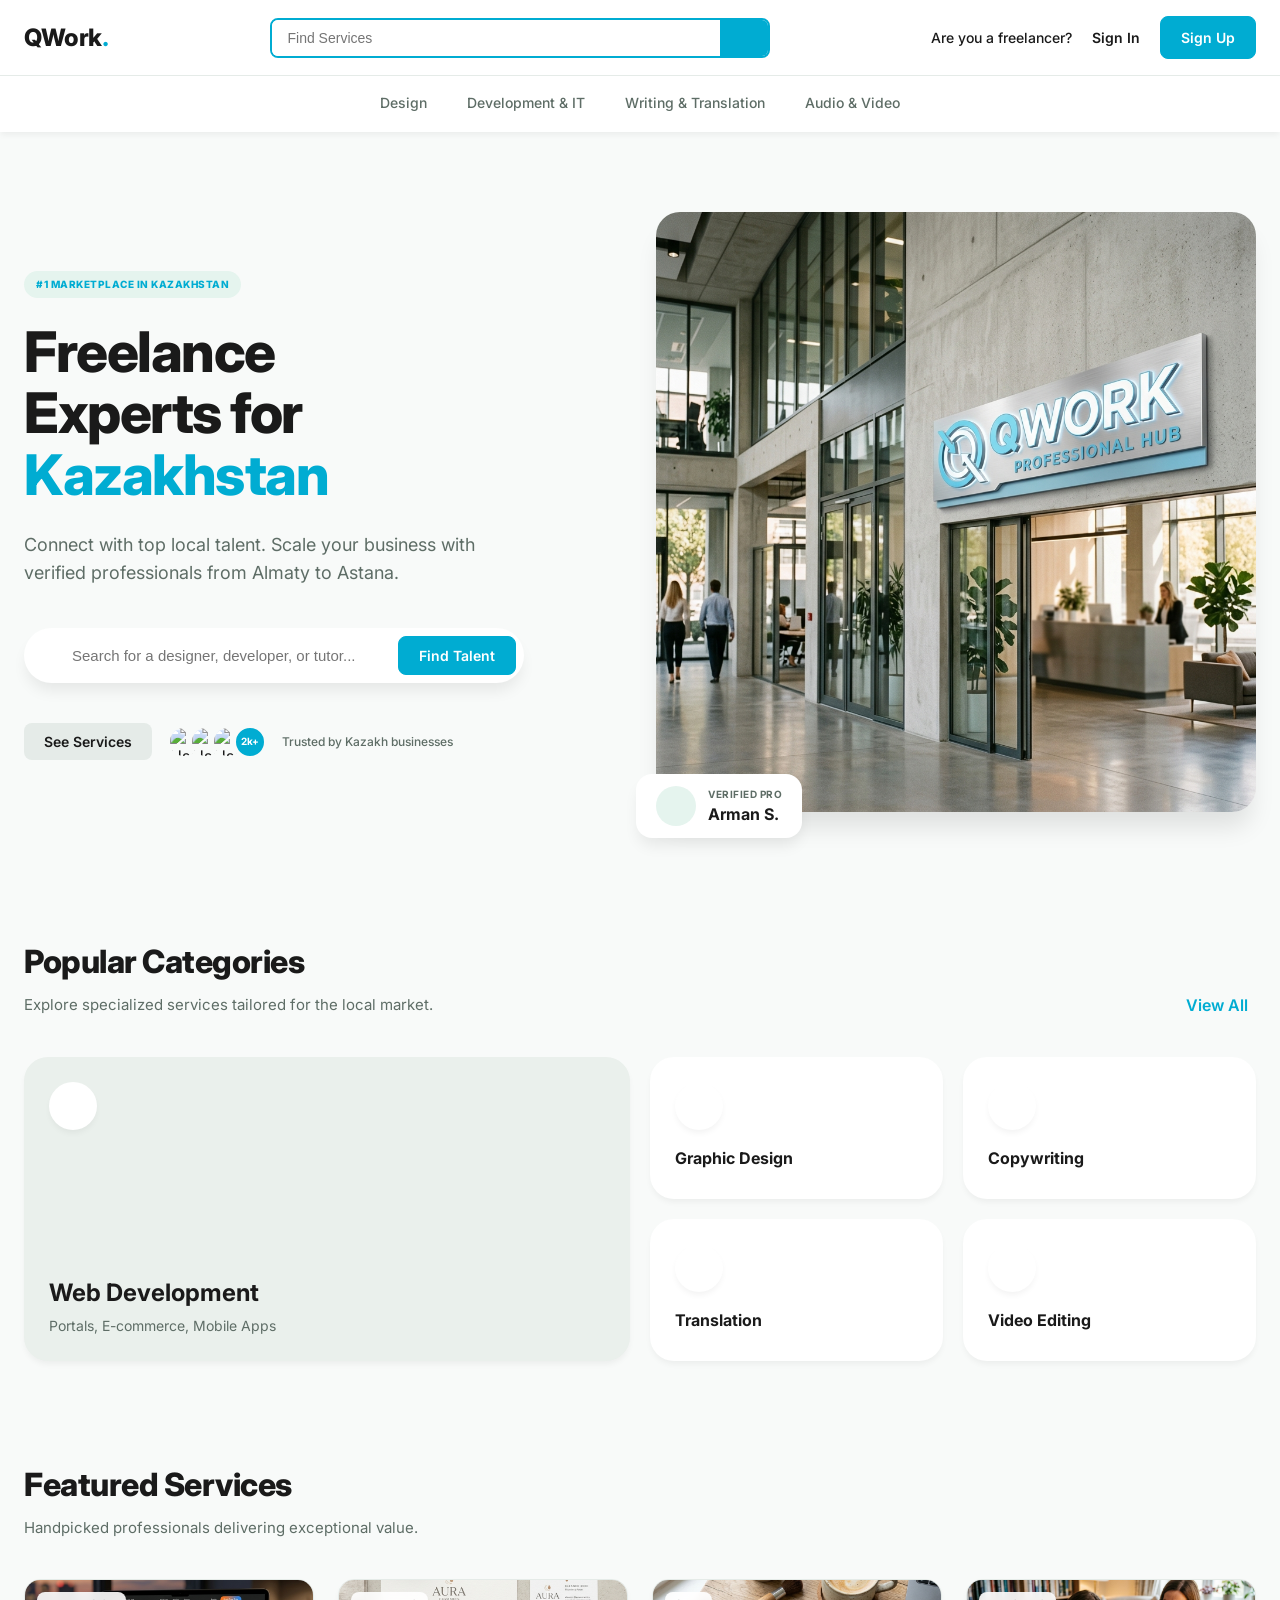
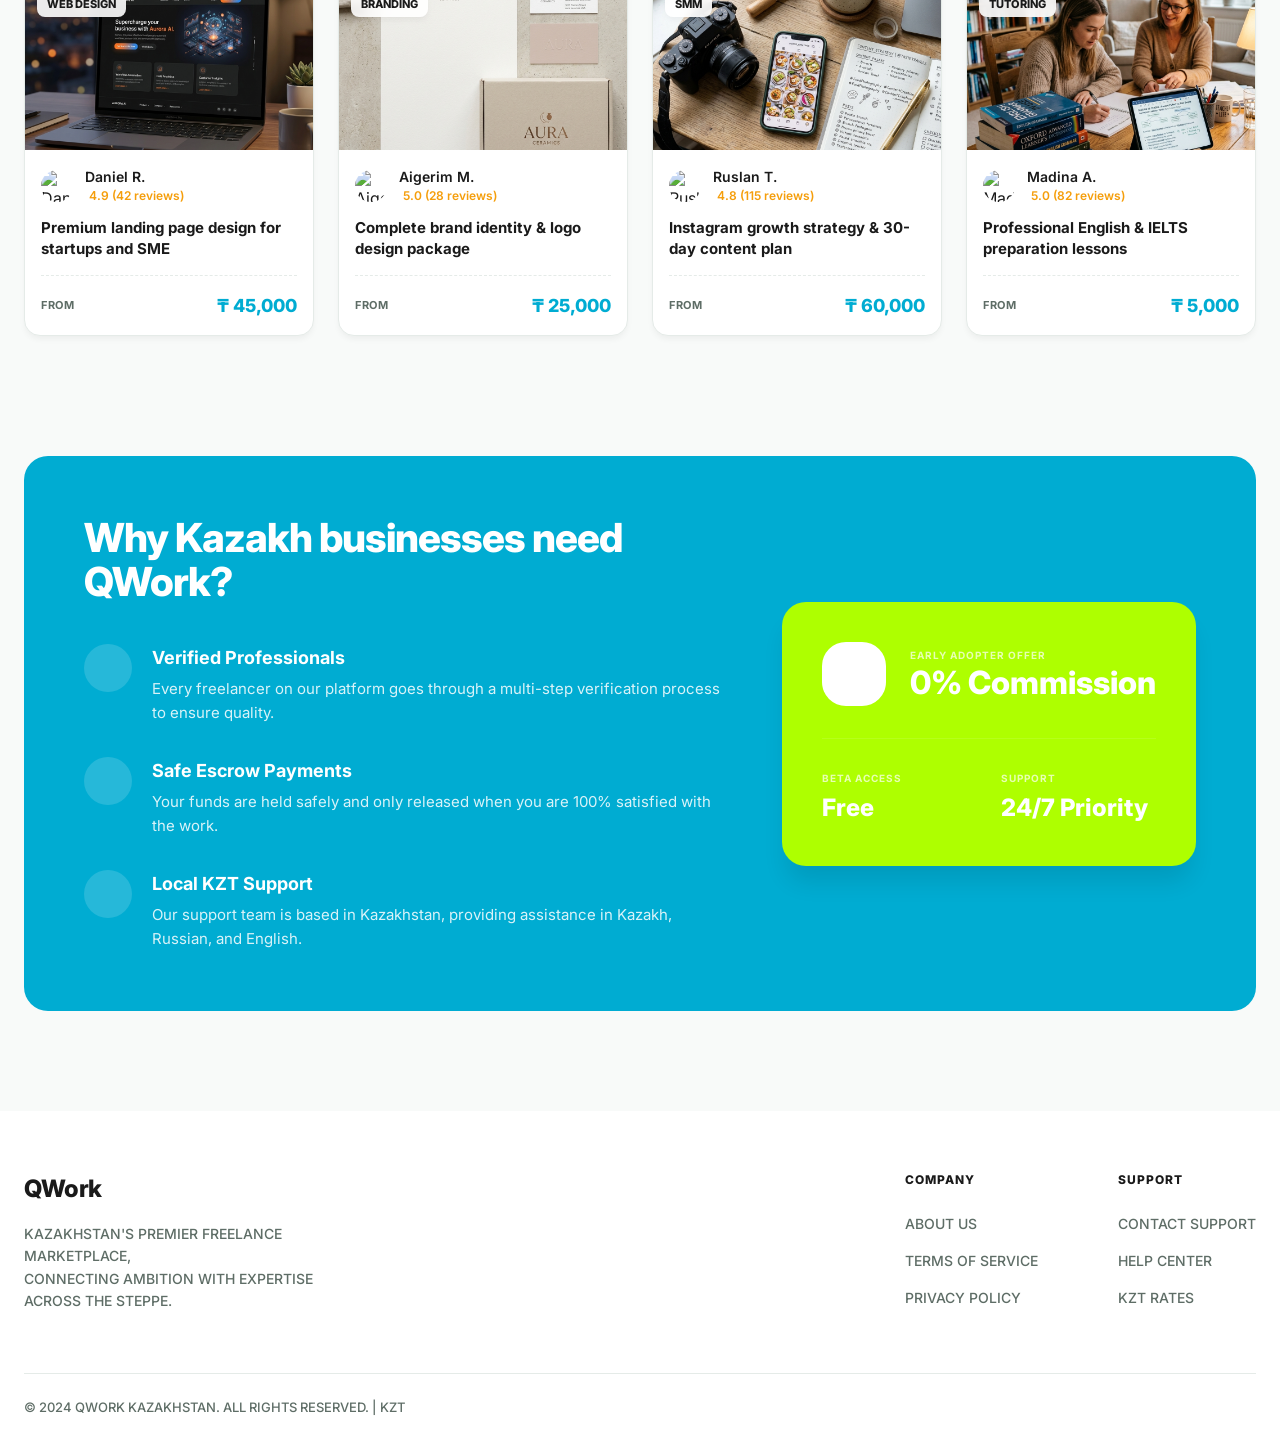
==== commit 4cd012d3: "Add category pages and unify header navigation Add category-specific listing pages (design.html, dev" ====
--- a/frontend/index.html
+++ b/frontend/index.html
@@ -34,7 +34,7 @@
 
                 <div class="header-actions" id="user-actions" style="display: none;">
                     <a href="dashboard.html" class="nav-item">Dashboard</a>
-                    <a href="#" class="nav-item">Messages</a>
+                    <a href="messages.html" class="nav-item">Messages</a>
                     <button class="icon-btn" aria-label="Notifications"
                         style="font-size: 20px; color: var(--text-secondary);"><i class="ph ph-bell"></i></button>
                     
@@ -48,7 +48,7 @@
                         
                         <div class="user-dropdown-menu">
                             <a href="profile.html" class="user-menu-item">Profile</a>
-                            <a href="#" class="user-menu-item">Settings</a>
+                            <a href="profile.html?edit=true" class="user-menu-item">Settings</a>
                             <a href="#" class="user-menu-item">Cash Flow</a>
                             <div class="user-menu-divider"></div>
                             <a href="#" onclick="logoutUser(event)" class="user-menu-item sign-out">Sign out</a>
@@ -61,70 +61,70 @@
             <div class="nav-container">
                 <ul class="category-nav">
                     <li class="cat-item has-dropdown">
-                        <a href="#">Design</a>
+                        <a href="design.html">Design</a>
                         <div class="cat-dropdown">
                             <div class="dropdown-col">
                                 <h4>Design</h4>
-                                <a href="#">Logo Design</a>
-                                <a href="#">Brand Identity</a>
-                                <a href="#">Illustration</a>
+                                <a href="design.html?sub=Logo Design">Logo Design</a>
+                                <a href="design.html?sub=Brand Identity">Brand Identity</a>
+                                <a href="design.html?sub=Illustration">Illustration</a>
                             </div>
                             <div class="dropdown-divider"></div>
                             <div class="dropdown-col">
                                 <h4 style="visibility: hidden;">&nbsp;</h4>
-                                <a href="#">UI/UX Design</a>
-                                <a href="#">Poster & Flyer</a>
+                                <a href="design.html?sub=UI/UX Design">UI/UX Design</a>
+                                <a href="design.html?sub=Poster & Flyer">Poster & Flyer</a>
                             </div>
                         </div>
                     </li>
                     <li class="cat-item has-dropdown">
-                        <a href="#">Development & IT</a>
+                        <a href="development.html">Development & IT</a>
                         <div class="cat-dropdown">
                             <div class="dropdown-col">
                                 <h4>Development & IT</h4>
-                                <a href="#">Web Development</a>
-                                <a href="#">Mobile Apps</a>
-                                <a href="#">WordPress</a>
+                                <a href="development.html?sub=Web Development">Web Development</a>
+                                <a href="development.html?sub=Mobile Apps">Mobile Apps</a>
+                                <a href="development.html?sub=WordPress">WordPress</a>
                             </div>
                             <div class="dropdown-divider"></div>
                             <div class="dropdown-col">
                                 <h4 style="visibility: hidden;">&nbsp;</h4>
-                                <a href="#">SEO</a>
-                                <a href="#">Database</a>
+                                <a href="development.html?sub=SEO">SEO</a>
+                                <a href="development.html?sub=Database">Database</a>
                             </div>
                         </div>
                     </li>
                     <li class="cat-item has-dropdown">
-                        <a href="#">Writing & Translation</a>
+                        <a href="writing.html">Writing & Translation</a>
                         <div class="cat-dropdown">
                             <div class="dropdown-col">
                                 <h4>Writing & Translation</h4>
-                                <a href="#">Articles & Blog Posts</a>
-                                <a href="#">Copywriting</a>
-                                <a href="#">Translations</a>
+                                <a href="writing.html?sub=Articles & Blog Posts">Articles & Blog Posts</a>
+                                <a href="writing.html?sub=Copywriting">Copywriting</a>
+                                <a href="writing.html?sub=Translations">Translations</a>
                             </div>
                             <div class="dropdown-divider"></div>
                             <div class="dropdown-col">
                                 <h4 style="visibility: hidden;">&nbsp;</h4>
-                                <a href="#">Proofreading</a>
-                                <a href="#">Creative Writing</a>
+                                <a href="writing.html?sub=Proofreading">Proofreading</a>
+                                <a href="writing.html?sub=Creative Writing">Creative Writing</a>
                             </div>
                         </div>
                     </li>
                     <li class="cat-item has-dropdown">
-                        <a href="#">Audio & Video</a>
+                        <a href="audio.html">Audio & Video</a>
                         <div class="cat-dropdown">
                             <div class="dropdown-col">
                                 <h4>Audio & Video</h4>
-                                <a href="#">Voice Over</a>
-                                <a href="#">Music Production</a>
-                                <a href="#">Video Editing</a>
+                                <a href="audio.html?sub=Voice Over">Voice Over</a>
+                                <a href="audio.html?sub=Music Production">Music Production</a>
+                                <a href="audio.html?sub=Video Editing">Video Editing</a>
                             </div>
                             <div class="dropdown-divider"></div>
                             <div class="dropdown-col">
                                 <h4 style="visibility: hidden;">&nbsp;</h4>
-                                <a href="#">Podcast Editing</a>
-                                <a href="#">Subtitles</a>
+                                <a href="audio.html?sub=Podcast Editing">Podcast Editing</a>
+                                <a href="audio.html?sub=Subtitles">Subtitles</a>
                             </div>
                         </div>
                     </li>
--- a/frontend/styles.css
+++ b/frontend/styles.css
@@ -61,7 +61,7 @@
 }
 
 .nav-container {
-    max-width: 1280px;
+    max-width: 1450px;
     margin: 0 auto;
     padding: 0 24px;
     display: flex;
@@ -190,7 +190,7 @@
     width: 200px;
     background: var(--white);
     border-radius: var(--radius-sm);
-    box-shadow: 0 10px 25px rgba(0,0,0,0.1);
+    box-shadow: 0 10px 25px rgba(0, 0, 0, 0.1);
     border: 1px solid var(--border);
     opacity: 0;
     visibility: hidden;
@@ -309,7 +309,7 @@
     left: 50%;
     transform: translateX(-50%) translateY(10px);
     background: var(--white);
-    box-shadow: 0 10px 40px rgba(0,0,0,0.08);
+    box-shadow: 0 10px 40px rgba(0, 0, 0, 0.08);
     border-radius: 12px;
     padding: 24px;
     display: flex;
@@ -373,6 +373,12 @@
     max-width: 1280px;
     margin: 0 auto;
     padding: 40px 24px;
+}
+
+.catalog-page-wrapper main {
+    max-width: none;
+    margin: 0;
+    padding: 0;
 }
 
 /* Hero */
@@ -1399,6 +1405,324 @@
     display: none;
 }
 
+/* Dashboard Layout (Restored) */
+.dashboard-main {
+    background-color: #f8fafc;
+    min-height: 100vh;
+    padding: 32px 0;
+}
+
+.dashboard-container {
+    max-width: 1200px;
+    margin: 0 auto;
+    padding: 0 24px;
+    display: flex;
+    gap: 32px;
+    align-items: flex-start;
+}
+
+/* Catalog Layout (Clean & Integrated) */
+.catalog-page-wrapper {
+    background-color: #f8fafc;
+    /* Matches body background for seamless look */
+    min-height: 100vh;
+    padding: 0 0 100px;
+    /* Removed top padding, using hero for spacing */
+}
+
+.catalog-container {
+    max-width: 1450px;
+    width: 100%;
+    margin: 0 auto;
+    padding: 40px 24px;
+    /* Integrated padding */
+    display: flex;
+    gap: 40px;
+    align-items: flex-start;
+}
+
+/* Specific Sidebar for Filters */
+.catalog-sidebar {
+    width: 300px;
+    /* Slightly wider for better readability */
+    flex-shrink: 0;
+    position: sticky;
+    top: 100px;
+    background: #ffffff;
+    border-radius: 16px;
+    /* Smoother corners */
+    padding: 28px;
+    box-shadow: 0 2px 10px rgba(0, 0, 0, 0.04);
+    border: 1px solid #e2e8f0;
+}
+
+/* Restore Original Dashboard Sidebar if it existed */
+.dashboard-sidebar {
+    width: 280px;
+    flex-shrink: 0;
+    /* Keeps original dashboard styling here if any */
+}
+
+.filter-section {
+    margin-bottom: 24px;
+    padding-bottom: 20px;
+    border-bottom: 1px solid #f1f5f9;
+}
+
+.filter-section:last-child {
+    border-bottom: none;
+    margin-bottom: 0;
+    padding-bottom: 0;
+}
+
+.filter-section-title {
+    font-size: 15px;
+    font-weight: 700;
+    color: #1e293b;
+    margin-bottom: 16px;
+    display: block;
+}
+
+.filter-section-title.orange {
+    color: #f97316;
+}
+
+/* Category Navigation Style */
+.filter-category-list {
+    list-style: none;
+    padding: 0;
+    margin: 0;
+}
+
+.filter-category-item {
+    font-size: 14px;
+    color: #475569;
+    padding: 6px 0;
+    display: flex;
+    align-items: center;
+    gap: 8px;
+    cursor: pointer;
+    transition: color 0.2s;
+}
+
+.filter-category-item:hover {
+    color: #2563eb;
+}
+
+.filter-category-item i {
+    font-size: 12px;
+    color: #94a3b8;
+}
+
+.filter-category-item.active {
+    font-weight: 700;
+    color: #1e293b;
+}
+
+.filter-category-sub {
+    padding-left: 20px;
+    margin-top: 4px;
+}
+
+/* Clean Custom Controls */
+.custom-control {
+    display: flex;
+    align-items: center;
+    gap: 10px;
+    padding: 5px 0;
+    cursor: pointer;
+    font-size: 14px;
+    color: #475569;
+    transition: all 0.2s;
+}
+
+.custom-control:hover {
+    color: #1e293b;
+}
+
+.custom-control input {
+    width: 16px;
+    height: 16px;
+    border: 1px solid #cbd5e1;
+    border-radius: 4px;
+    appearance: none;
+    cursor: pointer;
+    position: relative;
+    background: white;
+    flex-shrink: 0;
+}
+
+.custom-control input:checked {
+    background-color: #2563eb;
+    border-color: #2563eb;
+}
+
+.custom-control input:checked::after {
+    content: "✓";
+    position: absolute;
+    color: white;
+    font-size: 10px;
+    left: 50%;
+    top: 50%;
+    transform: translate(-50%, -50%);
+}
+
+.custom-control input[type="radio"] {
+    border-radius: 50%;
+}
+
+.custom-control input[type="radio"]:checked::after {
+    content: "";
+    width: 6px;
+    height: 6px;
+    background: white;
+    border-radius: 50%;
+}
+
+/* Price Inputs Style */
+.price-range-container {
+    display: flex;
+    gap: 8px;
+    margin-top: 12px;
+}
+
+.price-input-box {
+    flex: 1;
+    position: relative;
+}
+
+.price-input-box input {
+    width: 100%;
+    padding: 8px 10px 8px 20px;
+    border: 1px solid #cbd5e1;
+    border-radius: 4px;
+    font-size: 13px;
+    color: #1e293b;
+}
+
+.price-input-box::before {
+    content: "₸";
+    position: absolute;
+    left: 8px;
+    top: 50%;
+    transform: translateY(-50%);
+    color: #94a3b8;
+    font-size: 12px;
+}
+
+.more-filters-link {
+    color: #2563eb;
+    font-size: 14px;
+    font-weight: 600;
+    text-decoration: none;
+    display: inline-block;
+    margin-top: 10px;
+    cursor: pointer;
+}
+
+.more-filters-link:hover {
+    text-decoration: underline;
+}
+
+.filter-footer {
+    margin-top: 12px;
+}
+
+.reset-filters-btn {
+    width: 100%;
+    padding: 12px;
+    background: #f8fafc;
+    border: 1px solid #e2e8f0;
+    border-radius: 10px;
+    color: #64748b;
+    font-size: 14px;
+    font-weight: 600;
+    cursor: pointer;
+    display: flex;
+    align-items: center;
+    justify-content: center;
+    gap: 8px;
+    transition: all 0.2s;
+}
+
+.reset-filters-btn:hover {
+    background: #f1f5f9;
+    color: #1e293b;
+    border-color: #cbd5e1;
+}
+
+/* Results Header */
+.catalog-results-header {
+    display: flex;
+    justify-content: space-between;
+    align-items: center;
+    margin-bottom: 32px;
+    padding-bottom: 16px;
+    border-bottom: 1px solid #e2e8f0;
+    /* Clear boundary */
+}
+
+.results-info {
+    font-size: 18px;
+    /* Bigger and bolder */
+    font-weight: 800;
+    color: #1e293b;
+    letter-spacing: -0.02em;
+}
+
+.sort-dropdown select {
+    padding: 10px 16px;
+    border: 1px solid #cbd5e1;
+    border-radius: 10px;
+    background: white;
+    font-size: 14px;
+    font-weight: 500;
+    color: #475569;
+    cursor: pointer;
+    transition: all 0.2s;
+    outline: none;
+}
+
+.sort-dropdown select:hover {
+    border-color: #2563eb;
+    color: #1e293b;
+}
+
+/* Catalog Grid - Forced 3 Columns */
+.catalog-grid {
+    display: grid;
+    grid-template-columns: repeat(3, 1fr); /* Exactly 3 cards per row */
+    gap: 24px;
+    width: 100%;
+}
+
+.dashboard-content,
+.catalog-content {
+    flex: 1;
+    min-width: 0;
+}
+
+/* Category Hero Styles */
+.category-hero {
+    background: linear-gradient(135deg, #00acd2 0%, #0089a8 100%);
+    padding: 60px 0;
+    color: white;
+    width: 100%;
+}
+
+.category-hero h1 {
+    font-size: 42px;
+    font-weight: 800;
+    margin-bottom: 4px; /* Reduced from 12px */
+    letter-spacing: -0.02em;
+}
+
+.category-hero p {
+    font-size: 18px;
+    opacity: 0.9;
+    max-width: 600px;
+}
+
 .error-text.show {
     display: block;
 }
@@ -1451,14 +1775,48 @@
     color: var(--primary);
 }
 
-.forgot-password:hover {
-    text-decoration: underline;
-}
-
-.full-width {
-    width: 100%;
-    padding: 14px;
-    font-size: 16px;
+/* Show More Button */
+.show-more-container {
+    display: flex;
+    justify-content: center;
+    margin-top: 48px;
+    padding-top: 32px;
+    border-top: 1px solid #e2e8f0;
+}
+
+.show-more-btn {
+    padding: 14px 48px;
+    background: white;
+    border: 1px solid #2563eb;
+    border-radius: 12px;
+    color: #2563eb;
+    font-size: 15px;
+    font-weight: 700;
+    cursor: pointer;
+    transition: all 0.2s;
+    display: flex;
+    align-items: center;
+    gap: 10px;
+}
+
+.show-more-btn:hover {
+    background: #2563eb;
+    color: white;
+    box-shadow: 0 4px 12px rgba(37, 99, 235, 0.2);
+}
+
+.show-more-btn i {
+    font-size: 18px;
+}
+
+/* Hide Pagination if still in CSS */
+.pagination {
+    display: none;
+}
+
+width: 100%;
+padding: 14px;
+font-size: 16px;
 }
 
 @media (max-width: 1024px) {
@@ -2803,7 +3161,7 @@
 
 .service-image {
     position: relative;
-    height: 180px;
+    height: 170px; /* Reduced from 180px */
 }
 
 .service-image img {
@@ -2827,7 +3185,7 @@
 }
 
 .service-content {
-    padding: 20px;
+    padding: 16px;
     flex: 1;
     display: flex;
     flex-direction: column;
@@ -2837,7 +3195,7 @@
     display: flex;
     align-items: center;
     gap: 12px;
-    margin-bottom: 16px;
+    margin-bottom: 12px; /* Reduced from 16px */
 }
 
 .service-author img {
@@ -2863,15 +3221,16 @@
 }
 
 .service-title {
-    font-size: 16px;
+    font-size: 15px; /* Reduced from 16px */
     font-weight: 700;
     line-height: 1.4;
-    margin-bottom: 20px;
+    margin-bottom: 16px; /* Reduced from 20px */
     color: var(--text-primary);
     display: -webkit-box;
     -webkit-line-clamp: 2;
     -webkit-box-orient: vertical;
     overflow: hidden;
+    height: 42px; /* Fixed height for consistency */
 }
 
 .service-footer {
